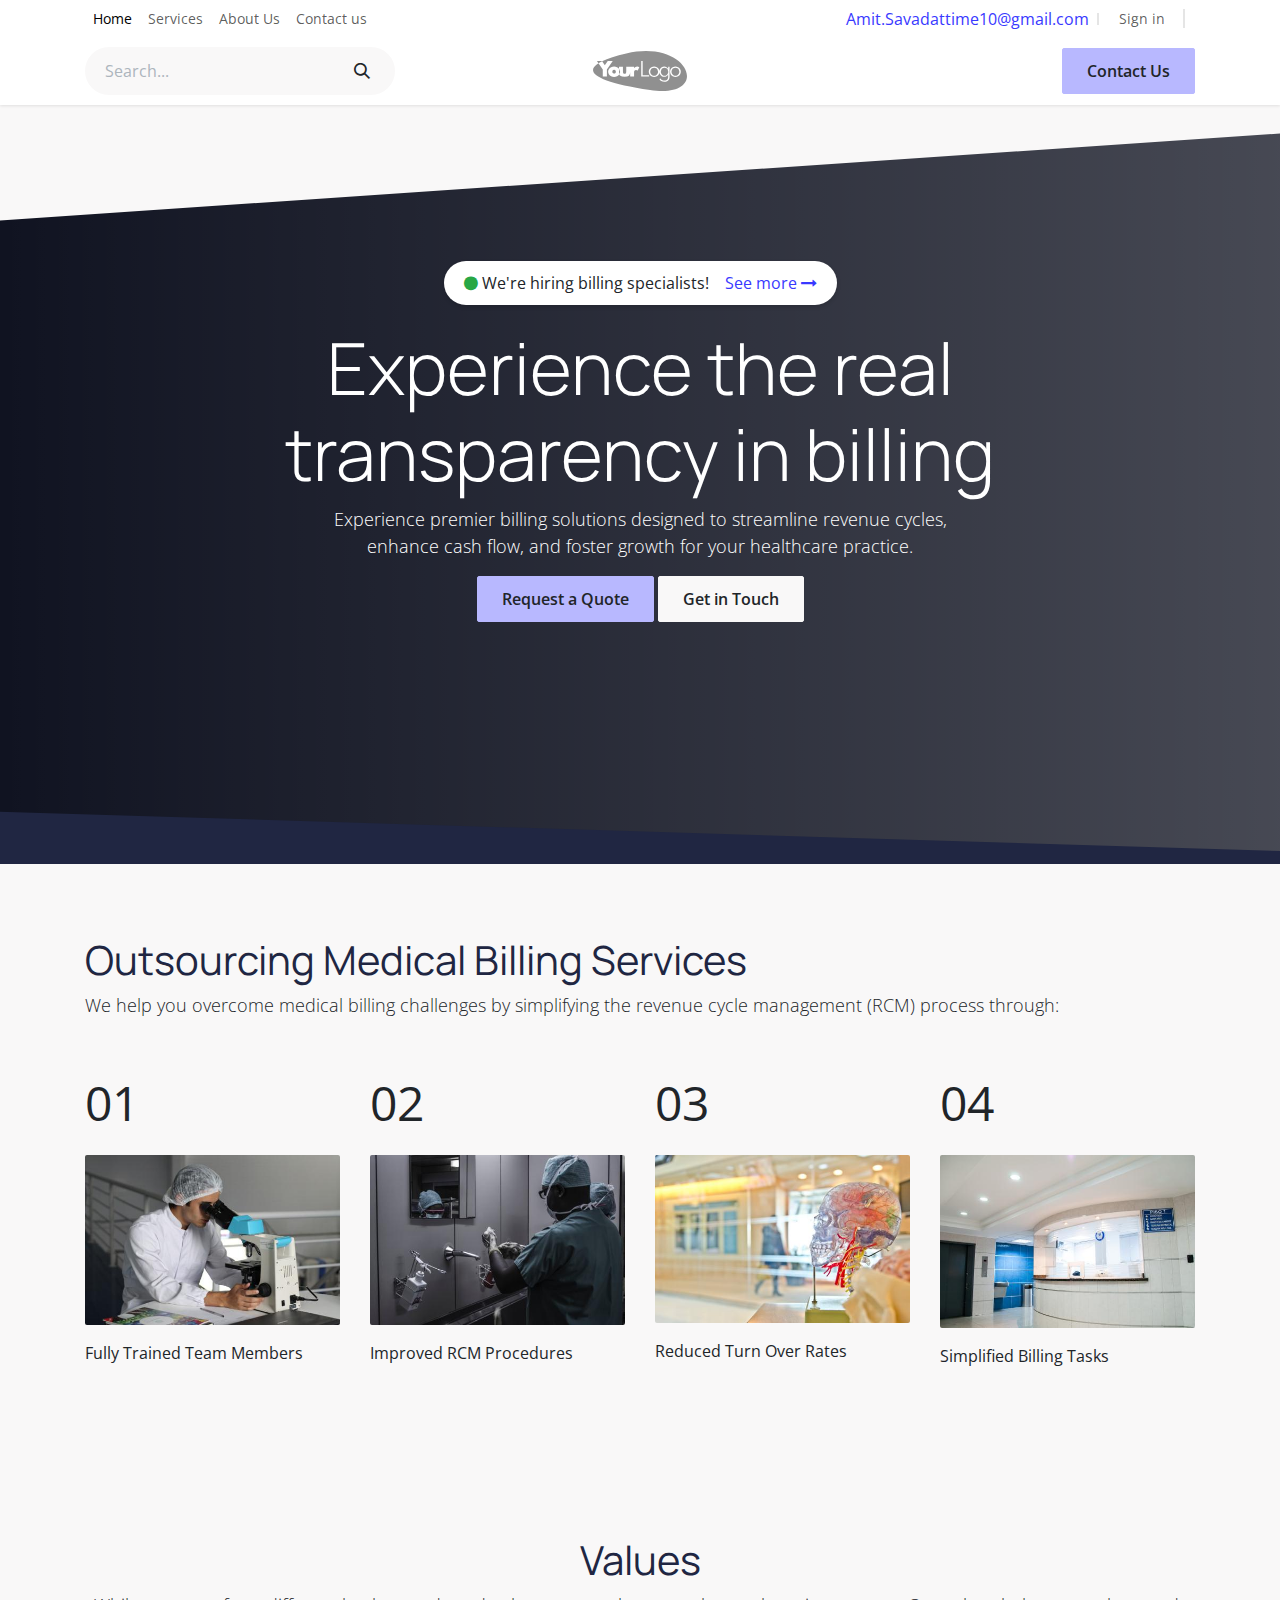
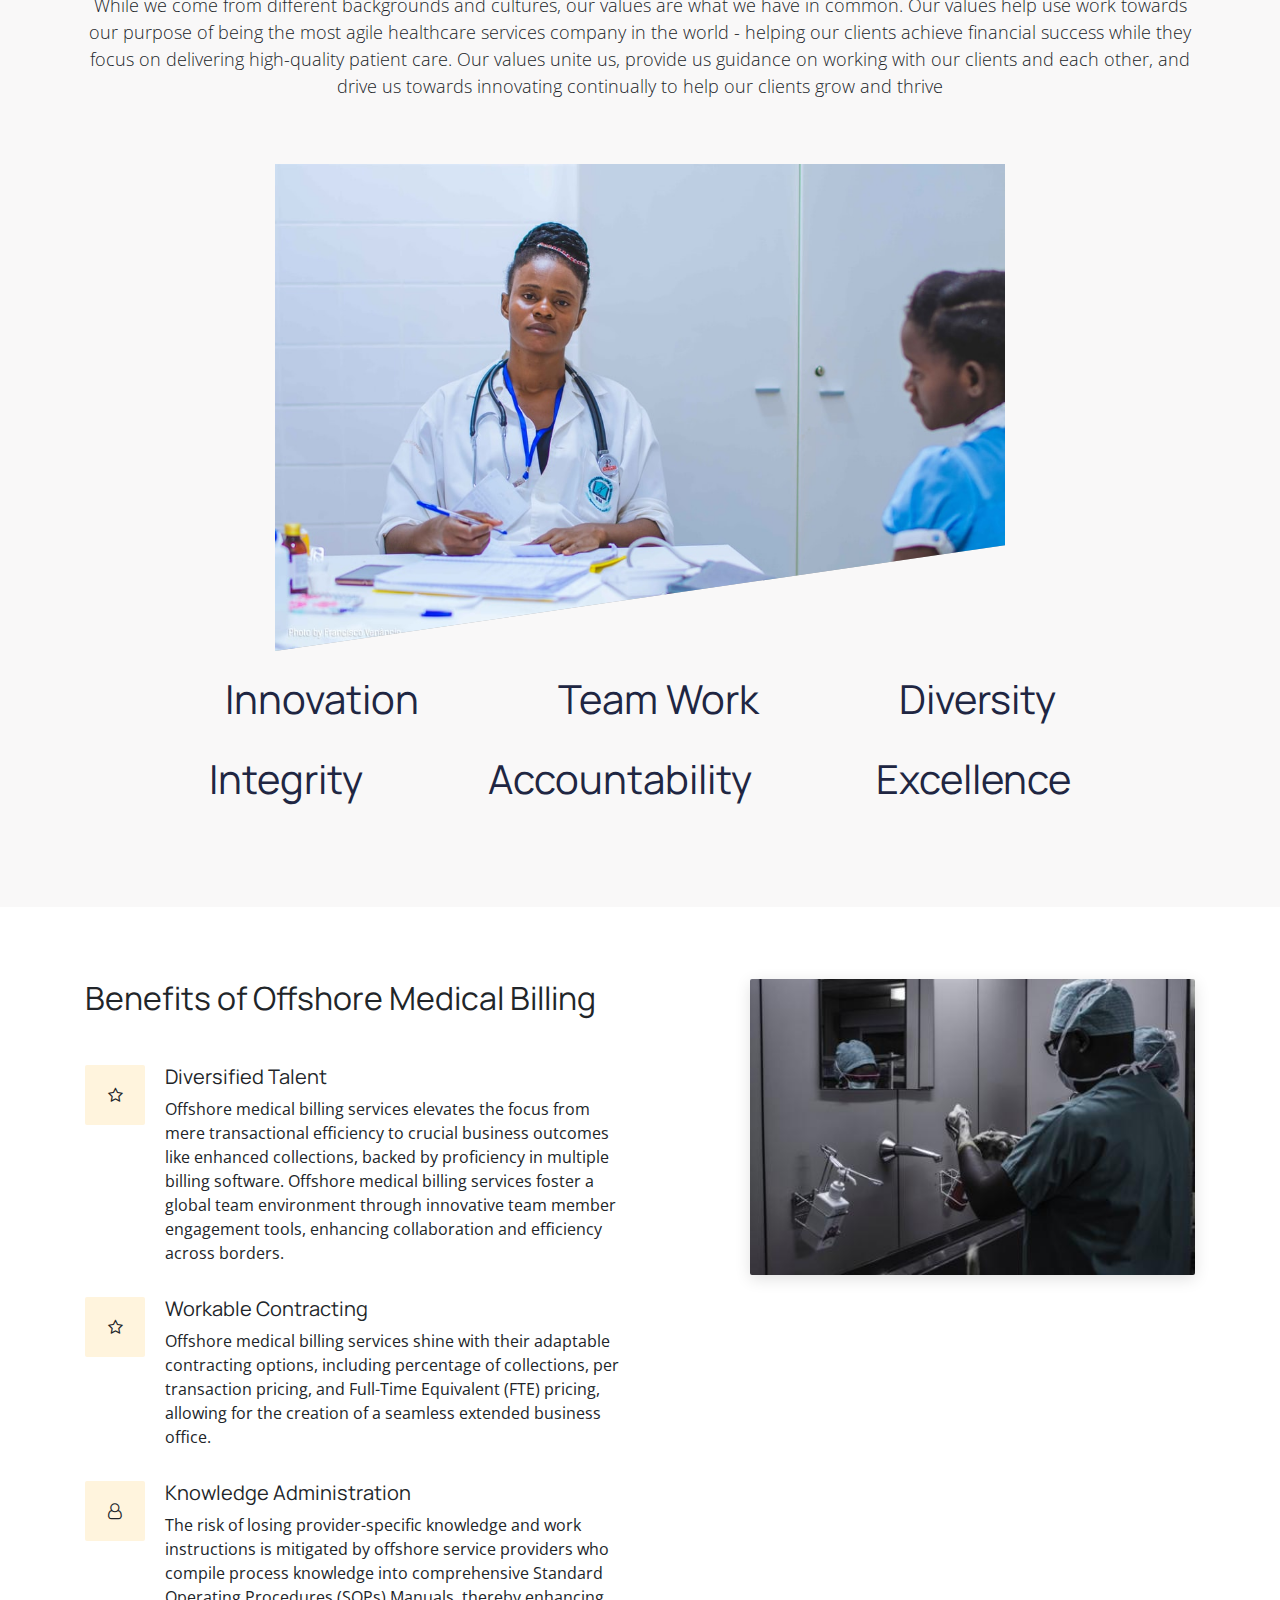
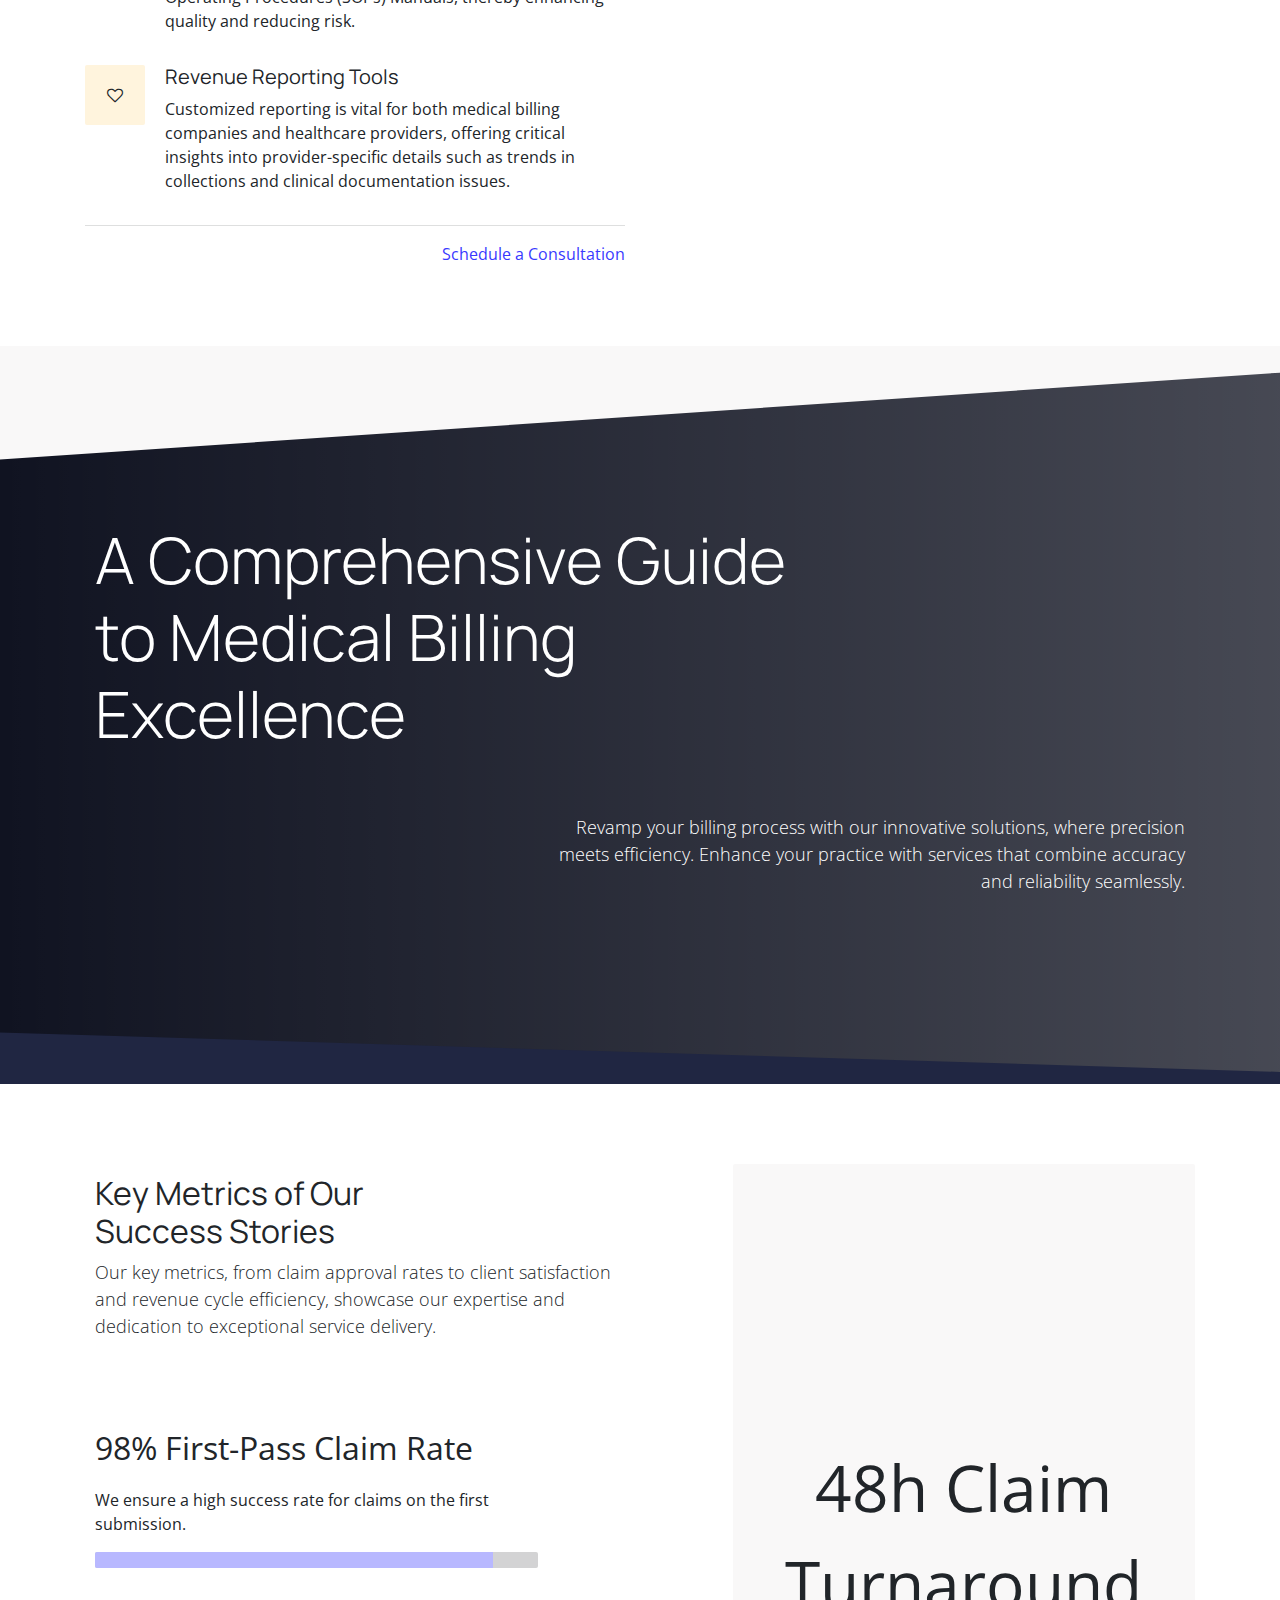
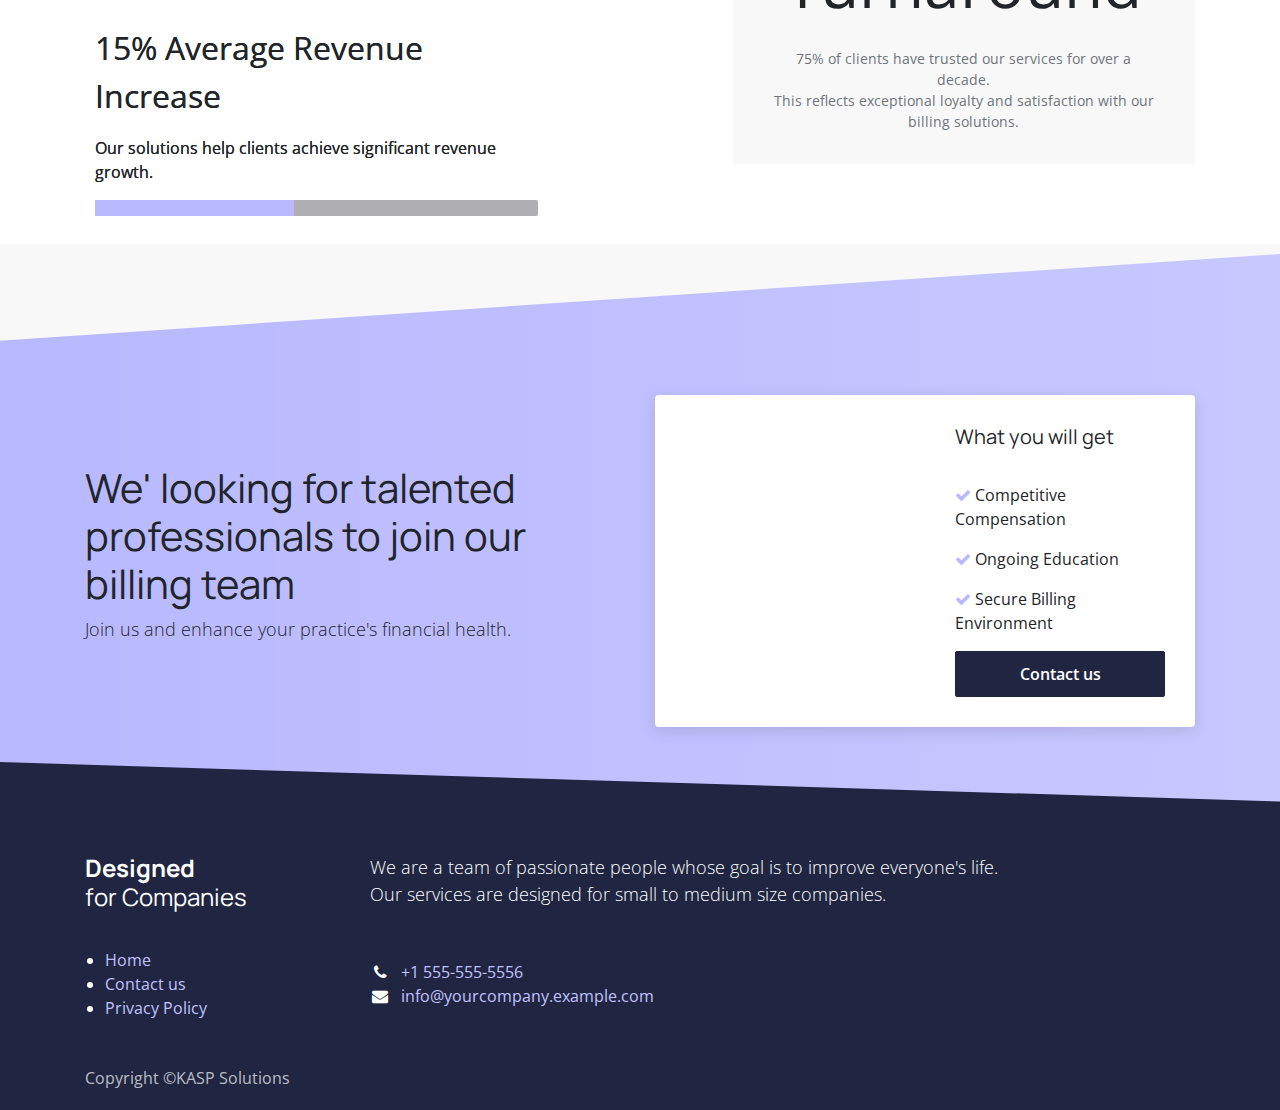
==== index.html @ 43b8ad3d "Initial commit" ====
<!DOCTYPE html>
<html lang="en-IN">
<meta http-equiv="content-type" content="text/html;charset=utf-8" />

<head>
  <meta charset="utf-8" />
  <meta http-equiv="X-UA-Compatible" content="IE=edge" />
  <meta name="viewport" content="width=device-width, initial-scale=1" />


  <link rel="canonical" href="index.html" />

  <link rel="preconnect" href="https://fonts.gstatic.com/" crossorigin="" />
  <title>Home | KASP Med Bill Solutions</title>

  <link rel="preload" href="web/static/src/libs/fontawesome/fonts/fontawesome-webfont3e6e.woff2?v=4.7.0" as="font"
    crossorigin="" />
  <link href="./output.css" rel="stylesheet" />
  <link type="text/css" rel="stylesheet" href="web/assets/1/cb920b2/web.assets_frontend.min.css" />


  <script type="text/javascript" defer="defer" src="web/assets/1/1f3cb0e/web.assets_frontend_minimal.min.js"></script>
  <script type="text/javascript" defer="defer"
    data-src="/web/assets/1/38c23ca/web.assets_frontend_lazy.min.js"></script>
  <style>
    @media screen and (max-width: 600px) {
      .nomob {
        display: none;
      }
    }
  </style>
</head>

<body>
  <div id="wrapwrap" class="homepage">
    <a class="o_skip_to_content btn btn-primary rounded-0 visually-hidden-focusable position-absolute start-0"
      href="#wrap">Skip to Content</a>
    <header id="top" data-anchor="true" data-name="Header" data-extra-items-toggle-aria-label="Extra items button"
      class="o_header_standard">
      <nav data-name="Navbar" aria-label="Main"
        class="navbar navbar-expand-lg navbar-light o_colored_level o_cc o_header_sales_four_top o_header_force_no_radius d-none d-lg-block p-0 shadow-sm z-1">
        <div id="o_main_nav" class="o_main_nav">
          <div aria-label="Top" class="container d-flex">
            <ul role="menu" id="top_menu"
              class="nav navbar-nav top_menu o_menu_loading align-items-center me-auto pe-3">
              <li role="presentation" class="nav-item small">
                <a role="menuitem" href="index.html" class="nav-link active">
                  <span>Home</span>
                </a>
              </li>
              <li role="presentation" class="nav-item small">
                <a role="menuitem" href="our-services.html" class="nav-link">
                  <span>Services</span>
                </a>
              </li>
              <li role="presentation" class="nav-item small">
                <a role="menuitem" href="about-us.html" class="nav-link">
                  <span>About Us</span>
                </a>
              </li>
              <li role="presentation" class="nav-item small">
                <a role="menuitem" href="contactus.html" class="nav-link">
                  <span>Contact us</span>
                </a>
              </li>
            </ul>
            <ul class="o_header_separator navbar-nav align-items-center gap-3 flex-shrink-0">
              <li class="position-relative">
                <div data-name="Text" class="s_text_block d-flex align-items-center">
                  <a href="http://Amit.Savadattime10@gmail.com/">Amit.Savadattime10@gmail.com</a>
                </div>
              </li>

              <li class="position-relative small o_no_autohide_item">
                <a href="web/login.html"
                  class="nav-link d-flex align-items-center h-100 border-0 px-2 text-decoration-none">Sign in</a>
              </li>

              <li data-name="Language Selector" class="o_header_language_selector"></li>
            </ul>
          </div>
          <div aria-label="Bottom" class="o_header_sales_four_bot o_header_hide_on_scroll z-0">
            <div class="container">
              <ul class="navbar-nav d-grid align-items-center py-2 o_grid_header_3_cols">
                <li class="d-flex">
                  <form method="get" class="o_searchbar_form s_searchbar_input me-auto" action=""
                    data-snippet="s_searchbar_input">
                    <div role="search" class="input-group">
                      <input type="search" name="search"
                        class="search-query form-control oe_search_box rounded-start-pill ps-3 text-bg-light border-0 bg-light"
                        placeholder="Search..." data-search-type="all" data-display-image="true"
                        data-display-description="true" data-display-extra-link="true" data-display-detail="true"
                        data-order-by="name asc" />
                      <button type="submit" aria-label="Search" title="Search"
                        class="btn oe_search_button rounded-end-pill bg-o-color-3 lh-1">
                        <i class="oi oi-search"></i>
                      </button>
                    </div>

                    <input name="order" type="hidden" class="o_search_order_by" value="name asc" />
                  </form>
                </li>

                <li>
                  <a data-name="Navbar Logo" href="index.html" class="navbar-brand logo mx-auto mw-100">
                    <span role="img" aria-label="Logo of KASP Med Bill Solutions" title="KASP Med Bill Solutions"><img
                        src="web/image/website/1/logo/KASP%20Med%20Bill%20Solutionsfa90-2.svg?unique=6a1ae22"
                        class="img img-fluid" width="95" height="40" alt="KASP Med Bill Solutions"
                        loading="lazy" /></span>
                  </a>
                </li>
                <li class="d-flex align-items-center gap-3 ms-auto mb-0">
                  <ul class="navbar-nav align-items-center gap-2">
                    <li class="">
                      <div class="oe_structure oe_structure_solo">
                        <section class="oe_unremovable oe_unmovable s_text_block" data-snippet="s_text_block"
                          data-name="Text">
                          <div class="container">
                            <a href="contactus.html" class="oe_unremovable btn btn-primary btn_cta">Contact Us</a>
                          </div>
                        </section>
                      </div>
                    </li>
                  </ul>
                </li>
              </ul>
            </div>
          </div>
        </div>
      </nav>
      <nav data-name="Navbar" aria-label="Mobile"
        class="navbar navbar-light o_colored_level o_cc o_header_mobile d-block d-lg-none shadow-sm o_header_force_no_radius">
        <div class="o_main_nav container flex-wrap justify-content-between">
          <a data-name="Navbar Logo" href="index.html" class="navbar-brand logo">
            <span role="img" aria-label="Logo of KASP Med Bill Solutions" title="KASP Med Bill Solutions"><img
                src="web/image/website/1/logo/KASP%20Med%20Bill%20Solutionsfa90-2.svg?unique=6a1ae22"
                class="img img-fluid" width="95" height="40" alt="KASP Med Bill Solutions" loading="lazy" /></span>
          </a>

          <ul class="o_header_mobile_buttons_wrap navbar-nav flex-row align-items-center gap-2 mb-0">
            <li class="o_not_editable">
              <button class="nav-link btn me-auto p-2" type="button" data-bs-toggle="offcanvas"
                data-bs-target="#top_menu_collapse_mobile" aria-controls="top_menu_collapse_mobile"
                aria-expanded="false" aria-label="Toggle navigation">
                <span class="navbar-toggler-icon"></span>
              </button>
            </li>
          </ul>
          <div id="top_menu_collapse_mobile" class="offcanvas offcanvas-end o_navbar_mobile">
            <div class="offcanvas-header justify-content-end o_not_editable">
              <button type="button" class="nav-link btn-close" data-bs-dismiss="offcanvas" aria-label="Close"></button>
            </div>
            <div class="offcanvas-body d-flex flex-column justify-content-between h-100 w-100">
              <ul class="navbar-nav">
                <li class="">
                  <form method="get" class="o_searchbar_form s_searchbar_input"
                    action="https://kasp-med-bill-solutions.odoo.com/website/search" data-snippet="s_searchbar_input">
                    <div role="search" class="input-group mb-3">
                      <input type="search" name="search"
                        class="search-query form-control oe_search_box rounded-start-pill text-bg-light ps-3 border-0 bg-light"
                        placeholder="Search..." data-search-type="all" data-limit="0" data-display-image="true"
                        data-display-description="true" data-display-extra-link="true" data-display-detail="true"
                        data-order-by="name asc" />
                      <button type="submit" aria-label="Search" title="Search"
                        class="btn oe_search_button rounded-end-pill bg-o-color-3 pe-3">
                        <i class="oi oi-search"></i>
                      </button>
                    </div>

                    <input name="order" type="hidden" class="o_search_order_by" value="name asc" />
                  </form>
                </li>

                <ul role="menu" class="nav navbar-nav top_menu">
                  <li role="presentation" class="nav-item">
                    <a role="menuitem" href="index.html" class="nav-link active">
                      <span>Home</span>
                    </a>
                  </li>
                  <li role="presentation" class="nav-item">
                    <a role="menuitem" href="our-services.html" class="nav-link">
                      <span>Services</span>
                    </a>
                  </li>
                  <li role="presentation" class="nav-item">
                    <a role="menuitem" href="about-us.html" class="nav-link">
                      <span>About Us</span>
                    </a>
                  </li>
                  <li role="presentation" class="nav-item">
                    <a role="menuitem" href="contactus.html" class="nav-link">
                      <span>Contact us</span>
                    </a>
                  </li>
                </ul>

                <li class="">
                  <div data-name="Text" class="s_text_block mt-2 border-top pt-2 o_border_contrast">
                    <a href="http://Amit.Savadattime10@gmail.com/">Amit.Savadattime10@gmail.com</a>
                  </div>
                </li>
              </ul>
              <ul class="navbar-nav gap-2 mt-3 w-100">
                <li data-name="Language Selector" class="o_header_language_selector"></li>

                <li class="o_no_autohide_item">
                  <a href="web/login.html" class="nav-link o_nav_link_btn w-100 border text-center">Sign in</a>
                </li>

                <li class="">
                  <div class="oe_structure oe_structure_solo">
                    <section class="oe_unremovable oe_unmovable s_text_block" data-snippet="s_text_block"
                      data-name="Text">
                      <div class="container">
                        <a href="contactus.html" class="oe_unremovable btn btn-primary btn_cta w-100">Contact Us</a>
                      </div>
                    </section>
                  </div>
                </li>
              </ul>
            </div>
          </div>
        </div>
      </nav>
    </header>
    <main>
      <div id="wrap" class="oe_structure">
        <section class="s_discovery pt136 o_colored_level oe_img_bg o_bg_img_center o_cc5 pb216" style="
              background-image: url(%27/web/image/website.html);
              background-position: 50% 75%;
            "
          data-oe-shape-data="{&#39;shape&#39;:&#39;web_editor/Origins/07_002&#39;,&#39;colors&#39;:{&#39;c3&#39;:&#39;o-color-3&#39;,&#39;c4&#39;:&#39;rgba(0,0,0,0)&#39;,&#39;c5&#39;:&#39;rgba(0,0,0,0)&#39;},&#39;flip&#39;:[&#39;x&#39;,&#39;y&#39;]}"
          data-snippet="s_discovery" data-name="Discovery">
          <div class="o_we_bg_filter bg-black-50"></div>
          <div class="o_we_shape o_web_editor_Origins_07_002 o_header_extra_shape_mapping"></div>
          <div class="container" style="text-align: center">
            <span class="s_cta_badge o_cc o_cc1 d-inline-block my-3 rounded py-2 px-3 o_animable"
              data-snippet="s_cta_badge" data-name="CTA Badge" style="
                  border-radius: 32px !important;
                  box-shadow: rgba(0, 0, 0, 0.15) 0px 2px 4px 0px !important;
                ">
              <i class="fa fa-circle text-success" role="presentation"></i>
              We're hiring billing specialists!&nbsp;&nbsp;&nbsp;&nbsp;<a href="#">See more
                <i class="fa fa-long-arrow-right" role="presentation"></i></a>
            </span>
            <h1 class="display-2 bg-blend-lighten hover:bg-blend-darken" style="text-align: center">
              Experience the real<br />transparency in billing
            </h1>
            <p class="lead" style="text-align: center">
              Experience premier billing solutions designed to streamline
              revenue cycles, <br />
              enhance cash flow, and foster growth for your healthcare
              practice.
            </p>
            <p style="text-align: center">
              <a class="btn btn-primary mb-2" href="contactus.html">
                Request a Quote
              </a>
              <a class="btn btn-secondary mb-2" href="contactus.html">Get in Touch
              </a>
            </p>
          </div>
        </section>
        <section class="s_key_images pt72 pb72 o_cc o_cc2" data-snippet="s_key_images" data-name="Key Images">
          <div class="container">
            <div class="row s_nb_column_fixed">
              <div class="col-lg-12 pb32">
                <h2>Outsourcing Medical Billing Services</h2>
                <p class="lead">
                  We help you overcome medical billing challenges by
                  simplifying the revenue cycle management (RCM) process
                  through:
                </p>
              </div>
              <div class="col-6 col-lg-3">
                <p class="h1-fs">01</p>
                <p>
                  <img src="web/image/website.s_key_images_default_image_1.jpg" class="img img-fluid rounded" alt=""
                    style="width: 100% !important" loading="lazy" />
                </p>
                <p>Fully Trained Team Members</p>
              </div>
              <div class="col-6 col-lg-3">
                <p class="h1-fs">02</p>
                <p>
                  <img src="web/image/website.s_key_images_default_image_2.jpg" class="img img-fluid rounded" alt=""
                    style="width: 100% !important" loading="lazy" />
                </p>
                <p>Improved RCM Procedures</p>
              </div>
              <div class="col-6 col-lg-3">
                <p class="h1-fs">03</p>
                <p>
                  <img src="web/image/website.s_key_images_default_image_3.jpg" class="img img-fluid rounded" alt=""
                    style="width: 100% !important" loading="lazy" />
                </p>
                <p>Reduced Turn Over Rates</p>
              </div>
              <div class="col-6 col-lg-3">
                <p class="h1-fs">04</p>
                <p>
                  <img src="web/image/website.s_key_images_default_image_4.jpg" class="img img-fluid rounded" alt=""
                    style="width: 100% !important" loading="lazy" />
                </p>
                <p>Simplified Billing Tasks</p>
              </div>
            </div>
          </div>
        </section>
        <section class="s_striped o_cc pt56 pb96 o_cc2" style="position: relative"
          data-oe-shape-data="{&#39;shape&#39;:&#39;web_editor/Origins/04_001&#39;,&#39;colors&#39;:{&#39;c3&#39;: &#39;#FFFFFF&#39;},&#39;flip&#39;:[&#39;y&#39;], &#39;showOnMobile&#39;:true}"
          data-snippet="s_striped" data-name="Striped section">
          <div class="o_we_shape o_web_editor_Origins_04_001 o_shape_show_mobile" style="
                background-image: url(_/web_editor/shape/web_editor/Origins/04_001963c.html?c3=%23FFFFFF&amp;flip=y%22);
                background-position: 50% 100%;
              "></div>
          <div class="container">
            <div class="row">
              <div class="col-lg-12 pt24 pb24">
                <h2 style="text-align: center">Values</h2>
                <p class="lead" style="text-align: center">
                  While we come from different backgrounds and cultures, our
                  values are what we have in common. Our values help use work
                  towards our purpose of being the most agile healthcare
                  services company in the world - helping our clients achieve
                  financial success while they focus on delivering
                  high-quality patient care. Our values unite us, provide us
                  guidance on working with our clients and each other, and
                  drive us towards innovating continually to help our clients
                  grow and thrive
                </p>
              </div>
              <div class="col-lg-8 offset-lg-2 pt24 pb24">
                <img class="img img-fluid"
                  src="web_editor/image_shape/website.s_text_cover_default_image/web_editor/geometric/geo_square_5.svg"
                  alt="" data-shape="web_editor/geometric/geo_square_5" data-original-mimetype="image/jpeg"
                  data-file-name="s_striped_default_image.svg" data-shape-colors=";;;;" loading="lazy" />
              </div>
              <div style="
                    display: flex;
                    flex-direction: row;
                    justify-content: space-evenly;
                  " class="pb24">
                <h2 style="text-align: left">Innovation</h2>
                <h2 style="text-align: left">Team Work</h2>
                <h2 style="text-align: right">Diversity</h2>
              </div>
              <div style="
                    display: flex;
                    flex-direction: row;
                    justify-content: space-evenly;
                  ">
                <h2 style="text-align: left">Integrity</h2>
                <h2 style="text-align: left">Accountability</h2>
                <h2 style="text-align: right">Excellence</h2>
              </div>
            </div>
          </div>
        </section>
        <section class="s_showcase pt72 pb72" data-vcss="003" data-snippet="s_showcase" data-name="Showcase">
          <div class="container">
            <div class="row">
              <div class="col-lg-6">
                <div class="row">
                  <div class="col-12 pb32">
                    <h3>Benefits of Offshore Medical Billing</h3>
                  </div>
                  <div class="col-12 pt8 pb8" data-name="Feature">
                    <i class="s_showcase_icon fa fa-star-o me-auto rounded float-start bg-o-color-2" role="img"></i>
                    <div class="d-flex flex-column">
                      <h5 class="s_showcase_title">Diversified Talent</h5>
                      <p>
                        Offshore medical billing services elevates the focus
                        from mere transactional efficiency to crucial business
                        outcomes like enhanced collections, backed by
                        proficiency in multiple billing software. Offshore
                        medical billing services foster a global team
                        environment through innovative team member engagement
                        tools, enhancing collaboration and efficiency across
                        borders.
                      </p>
                    </div>
                  </div>
                  <div class="col-12 pt8 pb8" data-name="Feature">
                    <i class="s_showcase_icon fa fa-star-o me-auto rounded float-start bg-o-color-2" role="img"></i>
                    <div class="d-flex flex-column">
                      <h5 class="s_showcase_title">Workable Contracting</h5>
                      <p>
                        Offshore medical billing services shine with their
                        adaptable contracting options, including percentage of
                        collections, per transaction pricing, and Full-Time
                        Equivalent (FTE) pricing, allowing for the creation of
                        a seamless extended business office.
                      </p>
                    </div>
                  </div>

                  <div class="col-12 pt8 pb8" data-name="Feature">
                    <i class="s_showcase_icon fa fa-user-o me-auto rounded float-start bg-o-color-2" role="img"></i>
                    <div class="d-flex flex-column">
                      <h5 class="s_showcase_title">
                        Knowledge Administration
                      </h5>
                      <p>
                        The risk of losing provider-specific knowledge and
                        work instructions is mitigated by offshore service
                        providers who compile process knowledge into
                        comprehensive Standard Operating Procedures (SOPs)
                        Manuals, thereby enhancing quality and reducing risk.
                      </p>
                    </div>
                  </div>
                  <div class="col-12 pt8 pb8" data-name="Feature">
                    <i class="s_showcase_icon fa fa-heart-o me-auto rounded float-start bg-o-color-2" role="img"></i>
                    <div class="d-flex flex-column">
                      <h5 class="s_showcase_title">
                        Revenue Reporting Tools
                      </h5>
                      <p>
                        Customized reporting is vital for both medical billing
                        companies and healthcare providers, offering critical
                        insights into provider-specific details such as trends
                        in collections and clinical documentation issues.
                      </p>
                    </div>
                  </div>
                  <div class="col-12 pt8 pb8" style="text-align: right">
                    <div class="s_hr pt0 pb16" data-snippet="s_hr" data-name="Separator">
                      <hr class="w-100 mx-auto" />
                    </div>
                    <a href="#"> Schedule a Consultation </a>
                  </div>
                </div>
              </div>
              <div class="o_snippet_mobile_invisible d-lg-block d-none col-lg-5 offset-lg-1">
                <img src="web/image/website.s_showcase_default_image.jpg"
                  class="img img-fluid ms-auto rounded float-end shadow" alt="" loading="lazy" />
              </div>
            </div>
          </div>
        </section>
        <section class="s_image_title o_cc o_cc5 oe_img_bg pt144 pb144" style="
              background-image: url(%27/web/image/website-2.html);
              background-position: 50% 70%;
            "
          data-oe-shape-data="{&#39;shape&#39;:&#39;web_editor/Origins/07_002&#39;,&#39;colors&#39;:{&#39;c3&#39;:&#39;o-color-4&#39;,&#39;c4&#39;:&#39;rgba(0,0,0,0)&#39;,&#39;c5&#39;:&#39;o-color-4&#39;},&#39;flip&#39;:[&#39;y&#39;]}"
          data-snippet="s_image_title" data-name="Image Title">
          <div class="o_we_bg_filter bg-black-50"></div>
          <div class="o_we_shape o_web_editor_Origins_07_002"></div>
          <div class="container">
            <div class="row o_grid_mode" data-row-count="9">
              <div class="o_grid_item g-height-9 g-col-lg-8 col-lg-8" style="
                    --grid-item-padding-y: 32px;
                    grid-area: 1 / 1 / 10 / 9;
                    z-index: 1;
                  ">
                <h1 class="display-3">
                  A Comprehensive Guide to Medical Billing Excellence
                </h1>
              </div>
              <div class="o_grid_item g-height-3 g-col-lg-7 col-lg-7" style="
                    --grid-item-padding-y: 24px;
                    grid-area: 7 / 6 / 10 / 13;
                    z-index: 2;
                  ">
                <p class="lead" style="text-align: end">
                  Revamp your billing process with our innovative solutions,
                  where precision meets efficiency. Enhance your practice with
                  services that combine accuracy and reliability seamlessly.
                </p>
              </div>
            </div>
          </div>
        </section>
        <section class="s_numbers_charts pt80 pb80" data-snippet="s_numbers_charts" data-name="Numbers Charts">
          <div class="container">
            <div class="row o_grid_mode" data-row-count="12">
              <div class="o_grid_item g-col-lg-6 g-height-5 col-lg-6" style="grid-area: 1 / 1 / 6 / 7; z-index: 1">
                <h3>Key Metrics of Our<br />Success Stories</h3>
                <p class="lead">
                  Our key metrics, from claim approval rates to client
                  satisfaction and revenue cycle efficiency, showcase our
                  expertise and dedication to exceptional service delivery.
                </p>
              </div>
              <div class="o_grid_item g-col-lg-5 g-height-3 col-lg-5" style="grid-area: 6 / 1 / 9 / 6; z-index: 3">
                <p class="h3-fs">98% First-Pass Claim Rate</p>
                <p>
                  We ensure a high success rate for claims on the first
                  submission.
                </p>
                <div class="s_progress_bar s_progress_bar_label_hidden" data-display="inline" data-vcss="001"
                  data-snippet="s_progress_bar">
                  <div class="s_progress_bar_wrapper d-flex gap-2">
                    <div class="progress" role="progressbar" aria-label="Progress bar" aria-valuenow="98"
                      aria-valuemin="0" aria-valuemax="100">
                      <div class="progress-bar overflow-visible bg-o-color-1" style="width: 90%; min-width: 3%"></div>
                    </div>
                  </div>
                </div>
              </div>

              <div class="o_grid_item g-col-lg-5 g-height-3 col-lg-5" style="grid-area: 10 / 1 / 13 / 6; z-index: 2">
                <p class="h3-fs">15% Average Revenue Increase</p>
                <p>
                  Our solutions help clients achieve significant revenue
                  growth.
                </p>
                <div class="s_progress_bar s_progress_bar_label_hidden" data-display="inline" data-vcss="001"
                  data-snippet="s_progress_bar">
                  <div class="s_progress_bar_wrapper d-flex gap-2">
                    <div class="progress" role="progressbar" aria-label="Progress bar" aria-valuenow="25"
                      aria-valuemin="0" aria-valuemax="100">
                      <div class="progress-bar overflow-visible bg-o-color-1" style="width: 45%; min-width: 3%"></div>
                    </div>
                  </div>
                </div>
              </div>
              <div class="o_grid_item g-col-lg-5 g-height-3 col-lg-5" style="grid-area: 10 / 1 / 13 / 6; z-index: 2">
                <p class="h3-fs">15% Average Revenue Increase</p>
                <p>
                  Our solutions help clients achieve significant revenue
                  growth.
                </p>
                <div class="s_progress_bar s_progress_bar_label_hidden" data-display="inline" data-vcss="001"
                  data-snippet="s_progress_bar">
                  <div class="s_progress_bar_wrapper d-flex gap-2">
                    <div class="progress" role="progressbar" aria-label="Progress bar" aria-valuenow="25"
                      aria-valuemin="0" aria-valuemax="100">
                      <div class="progress-bar overflow-visible bg-o-color-1" style="width: 45%; min-width: 3%"></div>
                    </div>
                  </div>
                </div>
              </div>
              <div class="o_grid_item o_cc o_cc2 g-col-lg-5 g-height-12 col-lg-5 rounded" style="
                    grid-area: 1 / 8 / 13 / 13;
                    --grid-item-padding-y: 80px;
                    --grid-item-padding-x: 40px;
                    z-index: 4;
                  ">
                <div class="s_chart nomob" data-type="doughnut" data-legend-position="none" data-tooltip-display="false"
                  data-stacked="false" data-border-width="2"
                  data-data="{&#34;labels&#34;:[&#34;First&#34;,&#34;Second&#34;],&#34;datasets&#34;:[{&#34;label&#34;:&#34;One&#34;,&#34;data&#34;:[&#34;25&#34;,&#34;75&#34;],&#34;backgroundColor&#34;:[&#34;o-color-3&#34;,&#34;o-color-1&#34;],&#34;borderColor&#34;:[&#34;&#34;,&#34;&#34;]}]}"
                  data-snippet="s_chart" data-name="Chart">
                  <canvas style="box-sizing: border-box" width="100%" height="auto"></canvas>
                </div>

                <p><br /></p>
                <p class="display-3-fs" style="text-align: center; vertical-align: middle">
                  48h Claim Turnaround
                </p>
                <p class="o_small text-600" style="text-align: center">
                  75% of clients have trusted our services for over a
                  decade.<br />This reflects exceptional loyalty and
                  satisfaction with our billing solutions.
                </p>
              </div>
            </div>
          </div>
        </section>
        <section class="s_cta_card o_cc pb64 o_cc4 o_colored_level pt136"
          data-oe-shape-data="{&#39;shape&#39;:&#39;web_editor/Origins/07_002&#39;,&#39;colors&#39;:{&#39;c3&#39;:&#39;o-color-4&#39;,&#39;c4&#39;:&#39;rgba(0,0,0,0)&#39;,&#39;c5&#39;:&#39;o-color-1&#39;},&#39;flip&#39;:[&#39;x&#39;]}"
          data-snippet="s_cta_card" data-name="Card Call to Action">
          <div class="o_we_shape o_web_editor_Origins_07_002 o_footer_extra_shape_mapping"></div>
          <div class="container">
            <div class="row align-items-center">
              <div class="col-lg-5">
                <h2>
                  We&#39; looking for talented professionals to join our
                  billing team
                </h2>
                <p class="lead">
                  Join us and enhance your practice's financial health.
                </p>
              </div>
              <div class="col-lg-6 offset-lg-1">
                <div class="s_card card o_cc o_cc1 mx-auto shadow o_card_img_horizontal flex-lg-row"
                  data-snippet="s_card" data-name="Card" data-vxml="001" style="
                      border-width: 0px;
                      max-width: 100%;
                      --card-img-size-h: 50%;
                    ">
                  <figure class="o_card_img_wrapper mb-0 ratio ratio-1x1">
                    <img class="o_card_img object-fit-cover rounded-start"
                      src="web/image/website.s_three_columns_default_image_3.jpg" loading="lazy" />
                  </figure>
                  <div class="card-body p-4">
                    <h5 class="card-title">What you will get</h5>
                    <br />
                    <p>
                      <i class="fa fa-check text-o-color-1" role="presentation"></i>
                      Competitive Compensation
                    </p>
                    <p>
                      <i class="fa fa-check text-o-color-1" role="presentation"></i>
                      Ongoing Education
                    </p>
                    <p>
                      <i class="fa fa-check text-o-color-1" role="presentation"></i>
                      Secure Billing Environment
                    </p>
                    <a class="btn btn-primary w-100" href="contactus.html">Contact us</a>
                  </div>
                </div>
              </div>
            </div>
          </div>
        </section>
      </div>

      <div id="o_shared_blocks" class="oe_unremovable"></div>
    </main>
    <footer id="bottom" data-anchor="true" data-name="Footer" class="o_footer o_colored_level o_cc">
      <div id="footer" class="oe_structure oe_structure_solo">
        <section class="s_text_block pt48" data-snippet="s_text_block" data-name="Text">
          <div class="container">
            <div class="row">
              <div class="col-lg-3 pb24">
                <h4><b>Designed</b> <br />for Companies</h4>
              </div>
              <div class="col-lg-9 pb24">
                <p class="lead">
                  We are a team of passionate people whose goal is to improve
                  everyone's life.<br />Our services are designed for small to
                  medium size companies.
                </p>
              </div>
            </div>
          </div>
        </section>
        <section class="s_text_block" data-snippet="s_text_block" data-name="Text">
          <div class="container">
            <div class="row align-items-center">
              <div class="col-lg-3 pb24">
                <ul class="ps-3 mb-0">
                  <li><a href="index.html">Home</a></li>
                  <li><a href="contactus.html">Contact us</a></li>
                  <li>
                    <a href="privacy.html">Privacy Policy</a>
                  </li>
                </ul>
              </div>
              <div class="col-lg-6 pb24">
                <ul class="list-unstyled mb-0">
                  <li>
                    <i class="fa fa-phone fa-fw me-2"></i><span class="o_force_ltr"><a href="tel:+1 555-555-5556">+1
                        555-555-5556</a></span>
                  </li>
                  <li>
                    <i class="fa fa-envelope fa-fw me-2"></i><span><a
                        href="mailto:info@yourcompany.example.com">info@yourcompany.example.com</a></span>
                  </li>
                </ul>
              </div>
            </div>
          </div>
        </section>
      </div>
      <div class="o_footer_copyright o_colored_level o_cc" data-name="Copyright">
        <div class="container py-3">
          <div class="row">
            <div class="col-sm text-center text-sm-start text-muted">
              <span class="o_footer_copyright_name me-2">Copyright &copy;KASP Solutions</span>
            </div>
          </div>
        </div>
      </div>
    </footer>
  </div>
</body>

</html>
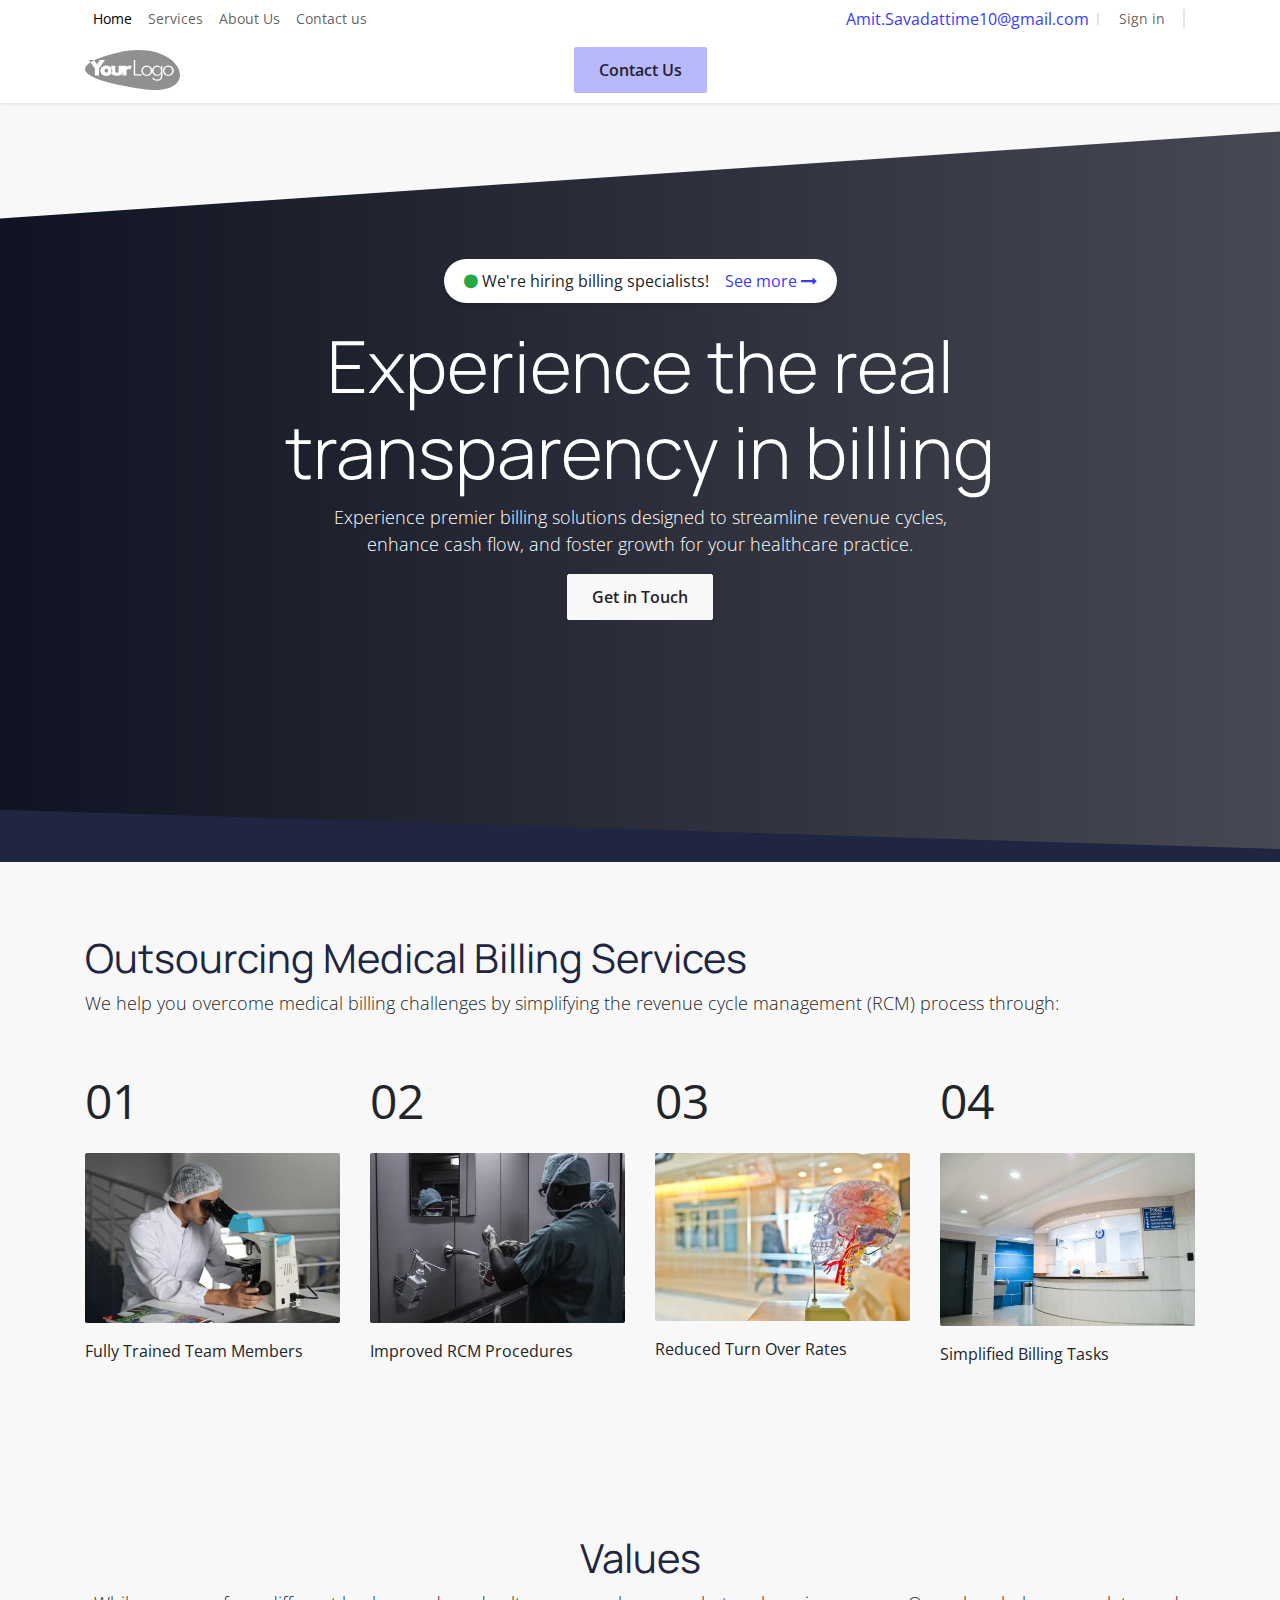
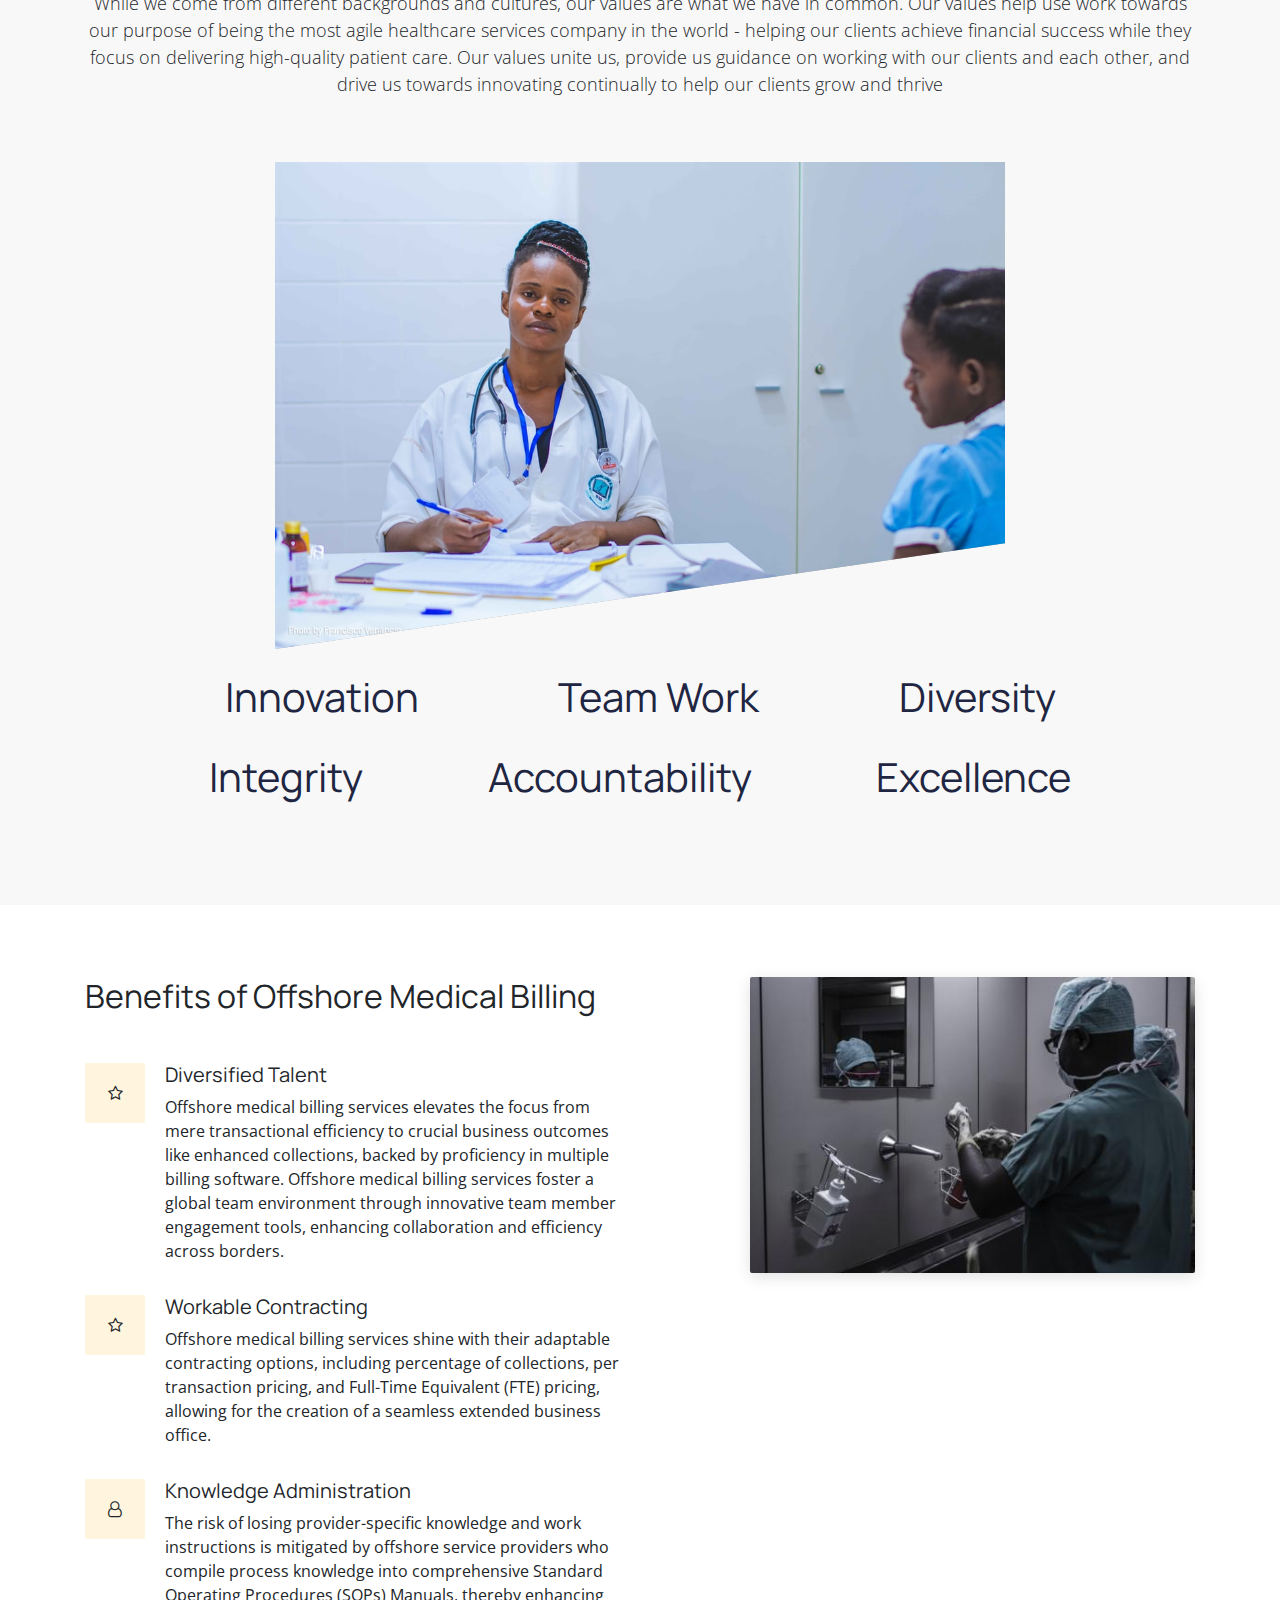
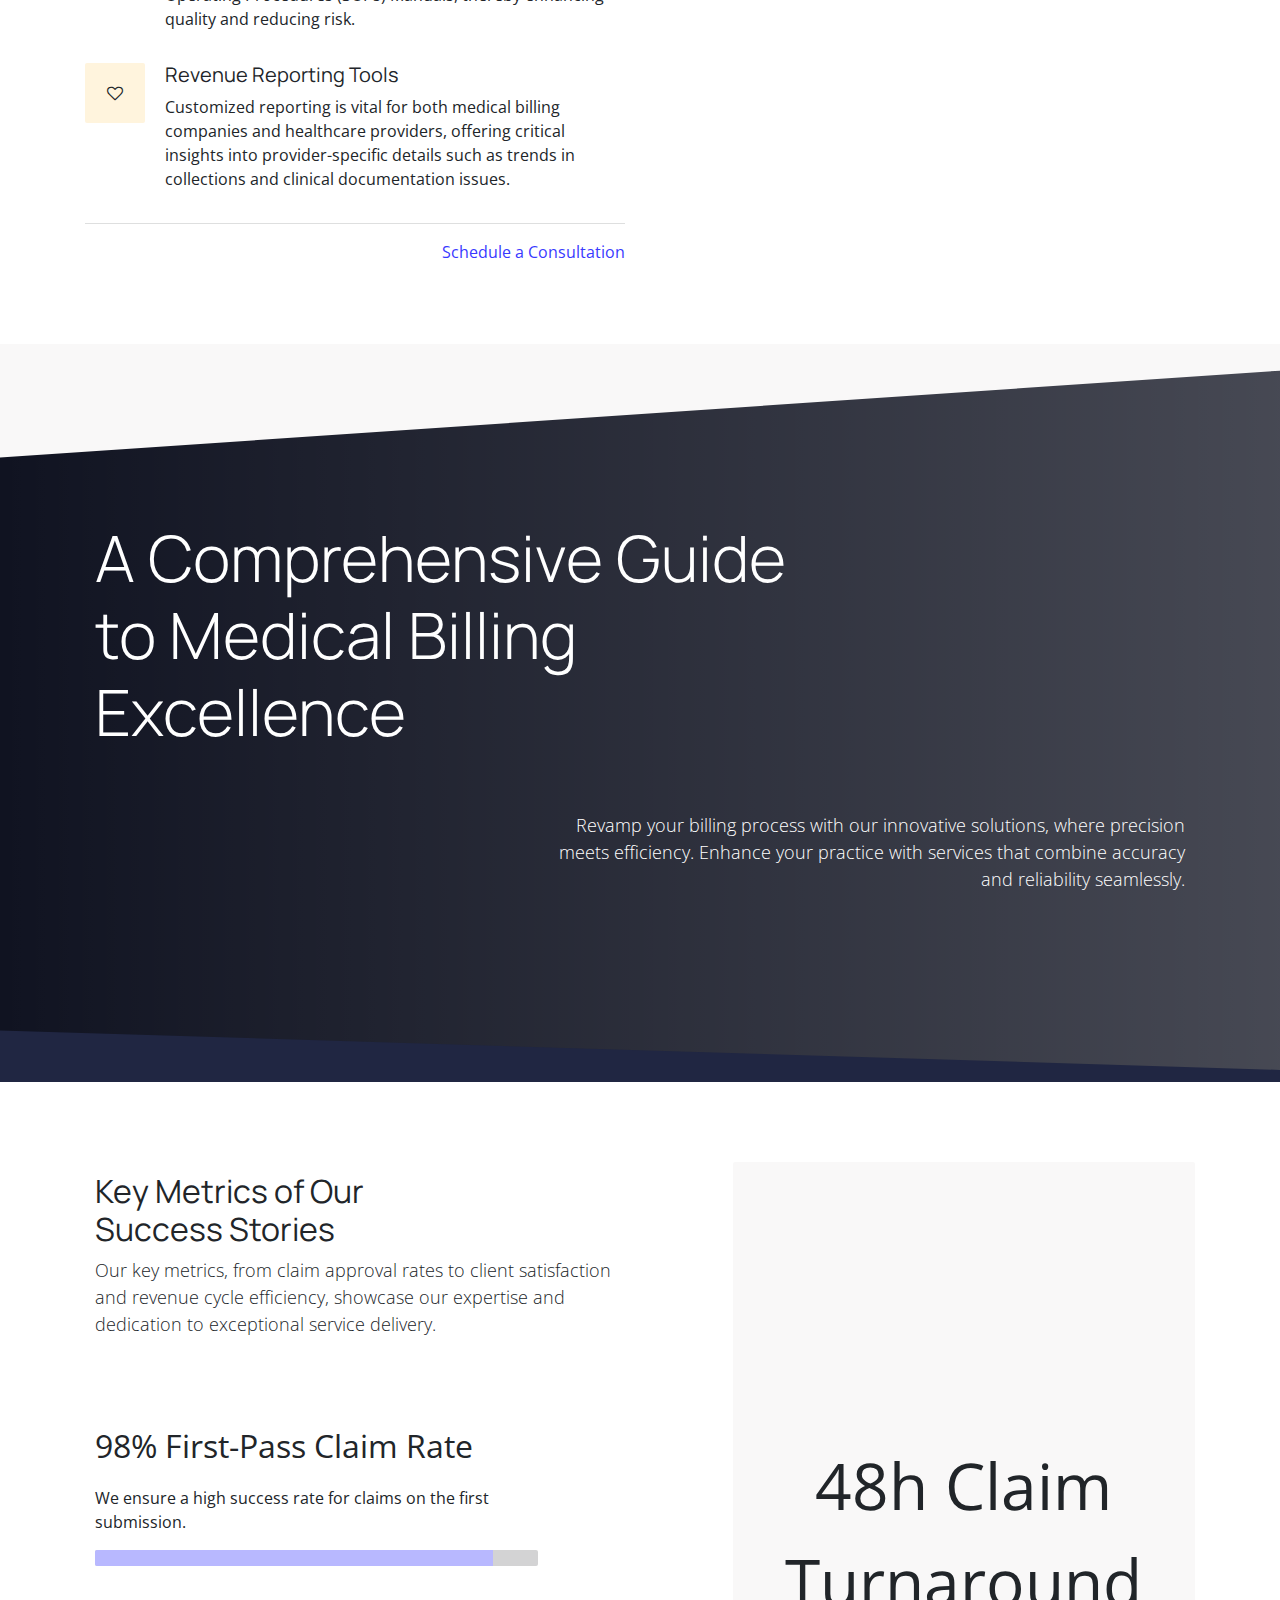
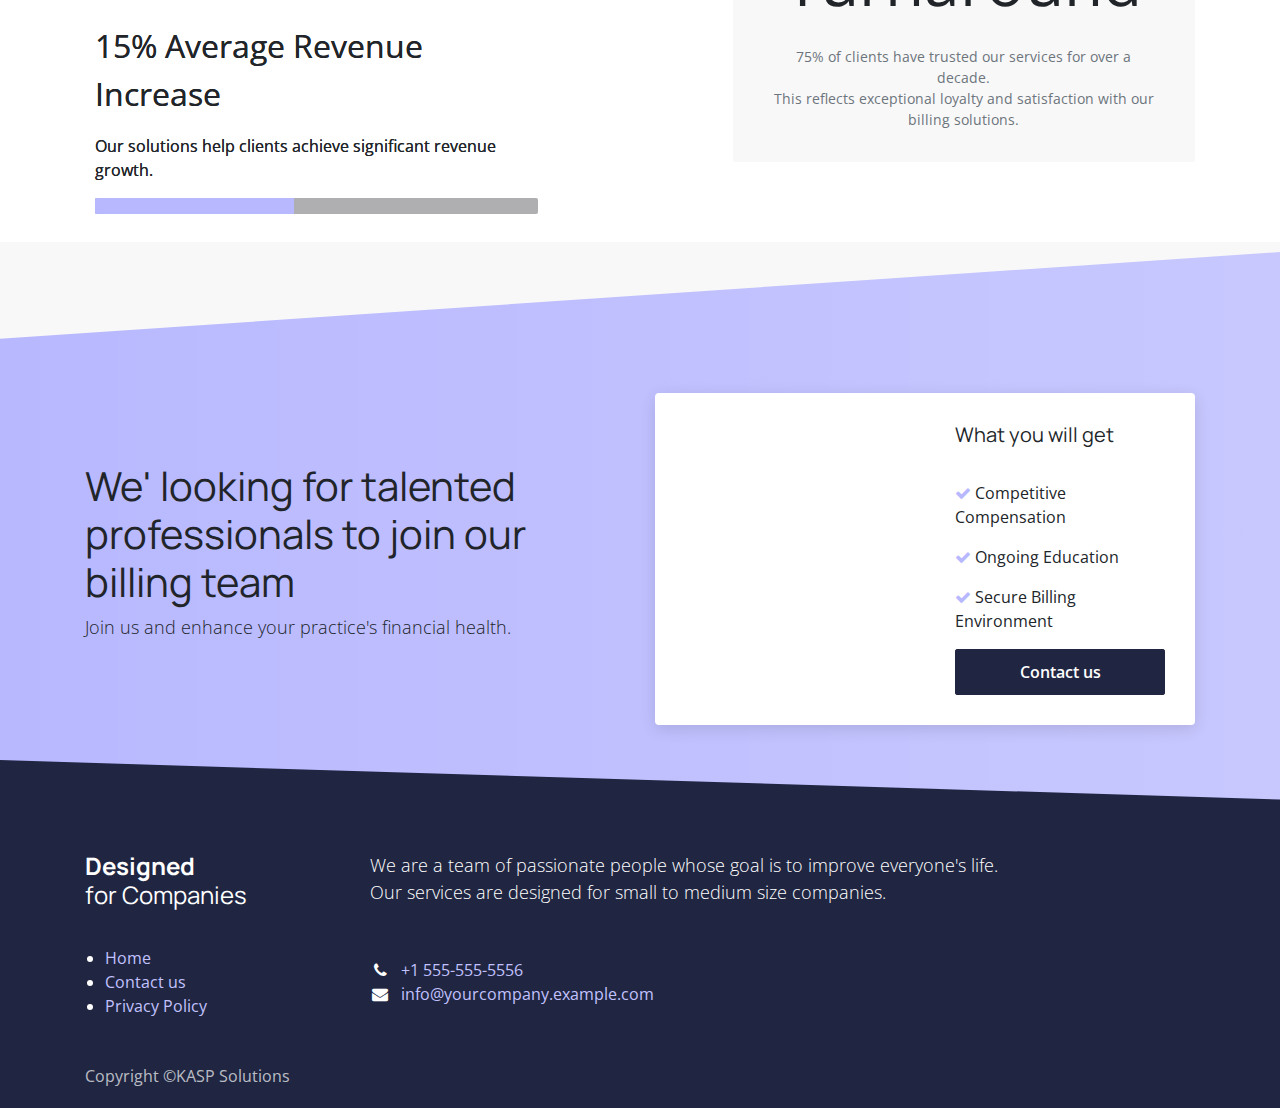
==== commit be176059: "second  commit" ====
--- a/index.html
+++ b/index.html
@@ -1,672 +1,1011 @@
 <!DOCTYPE html>
 <html lang="en-IN">
-<meta http-equiv="content-type" content="text/html;charset=utf-8" />
-
-<head>
-  <meta charset="utf-8" />
-  <meta http-equiv="X-UA-Compatible" content="IE=edge" />
-  <meta name="viewport" content="width=device-width, initial-scale=1" />
-
-
-  <link rel="canonical" href="index.html" />
-
-  <link rel="preconnect" href="https://fonts.gstatic.com/" crossorigin="" />
-  <title>Home | KASP Med Bill Solutions</title>
-
-  <link rel="preload" href="web/static/src/libs/fontawesome/fonts/fontawesome-webfont3e6e.woff2?v=4.7.0" as="font"
-    crossorigin="" />
-  <link href="./output.css" rel="stylesheet" />
-  <link type="text/css" rel="stylesheet" href="web/assets/1/cb920b2/web.assets_frontend.min.css" />
-
-
-  <script type="text/javascript" defer="defer" src="web/assets/1/1f3cb0e/web.assets_frontend_minimal.min.js"></script>
-  <script type="text/javascript" defer="defer"
-    data-src="/web/assets/1/38c23ca/web.assets_frontend_lazy.min.js"></script>
-  <style>
-    @media screen and (max-width: 600px) {
-      .nomob {
-        display: none;
+  <meta http-equiv="content-type" content="text/html;charset=utf-8" />
+
+  <head>
+    <meta charset="utf-8" />
+    <meta http-equiv="X-UA-Compatible" content="IE=edge" />
+    <meta name="viewport" content="width=device-width, initial-scale=1" />
+
+    <link rel="canonical" href="index.html" />
+
+    <link rel="preconnect" href="https://fonts.gstatic.com/" crossorigin="" />
+    <title>Home | KASP Med Bill Solutions</title>
+
+    <link
+      rel="preload"
+      href="web/static/src/libs/fontawesome/fonts/fontawesome-webfont3e6e.woff2?v=4.7.0"
+      as="font"
+      crossorigin=""
+    />
+    <link href="./output.css" rel="stylesheet" />
+    <link
+      type="text/css"
+      rel="stylesheet"
+      href="web/assets/1/cb920b2/web.assets_frontend.min.css"
+    />
+
+    <script
+      type="text/javascript"
+      defer="defer"
+      src="web/assets/1/1f3cb0e/web.assets_frontend_minimal.min.js"
+    ></script>
+    <script
+      type="text/javascript"
+      defer="defer"
+      data-src="/web/assets/1/38c23ca/web.assets_frontend_lazy.min.js"
+    ></script>
+    <style>
+      @media screen and (max-width: 600px) {
+        .nomob {
+          display: none;
+        }
       }
-    }
-  </style>
-</head>
-
-<body>
-  <div id="wrapwrap" class="homepage">
-    <a class="o_skip_to_content btn btn-primary rounded-0 visually-hidden-focusable position-absolute start-0"
-      href="#wrap">Skip to Content</a>
-    <header id="top" data-anchor="true" data-name="Header" data-extra-items-toggle-aria-label="Extra items button"
-      class="o_header_standard">
-      <nav data-name="Navbar" aria-label="Main"
-        class="navbar navbar-expand-lg navbar-light o_colored_level o_cc o_header_sales_four_top o_header_force_no_radius d-none d-lg-block p-0 shadow-sm z-1">
-        <div id="o_main_nav" class="o_main_nav">
-          <div aria-label="Top" class="container d-flex">
-            <ul role="menu" id="top_menu"
-              class="nav navbar-nav top_menu o_menu_loading align-items-center me-auto pe-3">
-              <li role="presentation" class="nav-item small">
-                <a role="menuitem" href="index.html" class="nav-link active">
-                  <span>Home</span>
-                </a>
-              </li>
-              <li role="presentation" class="nav-item small">
-                <a role="menuitem" href="our-services.html" class="nav-link">
-                  <span>Services</span>
-                </a>
-              </li>
-              <li role="presentation" class="nav-item small">
-                <a role="menuitem" href="about-us.html" class="nav-link">
-                  <span>About Us</span>
-                </a>
-              </li>
-              <li role="presentation" class="nav-item small">
-                <a role="menuitem" href="contactus.html" class="nav-link">
-                  <span>Contact us</span>
-                </a>
+    </style>
+  </head>
+
+  <body>
+    <div id="wrapwrap" class="homepage">
+      <a
+        class="o_skip_to_content btn btn-primary rounded-0 visually-hidden-focusable position-absolute start-0"
+        href="#wrap"
+        >Skip to Content</a
+      >
+      <header
+        id="top"
+        data-anchor="true"
+        data-name="Header"
+        data-extra-items-toggle-aria-label="Extra items button"
+        class="o_header_standard"
+      >
+        <nav
+          data-name="Navbar"
+          aria-label="Main"
+          class="navbar navbar-expand-lg navbar-light o_colored_level o_cc o_header_sales_four_top o_header_force_no_radius d-none d-lg-block p-0 shadow-sm z-1"
+        >
+          <div id="o_main_nav" class="o_main_nav">
+            <div aria-label="Top" class="container d-flex">
+              <ul
+                role="menu"
+                id="top_menu"
+                class="nav navbar-nav top_menu o_menu_loading align-items-center me-auto pe-3"
+              >
+                <li role="presentation" class="nav-item small">
+                  <a role="menuitem" href="index.html" class="nav-link active">
+                    <span>Home</span>
+                  </a>
+                </li>
+                <li role="presentation" class="nav-item small">
+                  <a role="menuitem" href="our-services.html" class="nav-link">
+                    <span>Services</span>
+                  </a>
+                </li>
+                <li role="presentation" class="nav-item small">
+                  <a role="menuitem" href="about-us.html" class="nav-link">
+                    <span>About Us</span>
+                  </a>
+                </li>
+                <li role="presentation" class="nav-item small">
+                  <a role="menuitem" href="contactus.html" class="nav-link">
+                    <span>Contact us</span>
+                  </a>
+                </li>
+              </ul>
+              <ul
+                class="o_header_separator navbar-nav align-items-center gap-3 flex-shrink-0"
+              >
+                <li class="position-relative">
+                  <div
+                    data-name="Text"
+                    class="s_text_block d-flex align-items-center"
+                  >
+                    <a href="http://Amit.Savadattime10@gmail.com/"
+                      >Amit.Savadattime10@gmail.com</a
+                    >
+                  </div>
+                </li>
+
+                <li class="position-relative small o_no_autohide_item">
+                  <a
+                    href="web/login.html"
+                    class="nav-link d-flex align-items-center h-100 border-0 px-2 text-decoration-none"
+                    >Sign in</a
+                  >
+                </li>
+
+                <li
+                  data-name="Language Selector"
+                  class="o_header_language_selector"
+                ></li>
+              </ul>
+            </div>
+            <div
+              aria-label="Bottom"
+              class="o_header_sales_four_bot o_header_hide_on_scroll z-0"
+            >
+              <div class="container">
+                <ul
+                  class="navbar-nav d-grid align-items-center py-2 o_grid_header_3_cols"
+                >
+                  <li>
+                    <a
+                      data-name="Navbar Logo"
+                      href="index.html"
+                      class="navbar-brand logo mx-auto mw-100"
+                    >
+                      <span
+                        role="img"
+                        aria-label="Logo of KASP Med Bill Solutions"
+                        title="KASP Med Bill Solutions"
+                        ><img
+                          src="web/image/website/1/logo/KASP%20Med%20Bill%20Solutionsfa90-2.svg?unique=6a1ae22"
+                          class="img img-fluid"
+                          width="95"
+                          height="40"
+                          alt="KASP Med Bill Solutions"
+                          loading="lazy"
+                      /></span>
+                    </a>
+                  </li>
+                  <li class="d-flex align-items-center gap-3 ms-auto mb-0">
+                    <ul class="navbar-nav align-items-center gap-2">
+                      <li class="">
+                        <div class="oe_structure oe_structure_solo">
+                          <section
+                            class="oe_unremovable oe_unmovable s_text_block"
+                            data-snippet="s_text_block"
+                            data-name="Text"
+                          >
+                            <div class="container">
+                              <a
+                                href="contactus.html"
+                                class="oe_unremovable btn btn-primary btn_cta"
+                                >Contact Us</a
+                              >
+                            </div>
+                          </section>
+                        </div>
+                      </li>
+                    </ul>
+                  </li>
+                </ul>
+              </div>
+            </div>
+          </div>
+        </nav>
+        <nav
+          data-name="Navbar"
+          aria-label="Mobile"
+          class="navbar navbar-light o_colored_level o_cc o_header_mobile d-block d-lg-none shadow-sm o_header_force_no_radius"
+        >
+          <div class="o_main_nav container flex-wrap justify-content-between">
+            <a
+              data-name="Navbar Logo"
+              href="index.html"
+              class="navbar-brand logo"
+            >
+              <span
+                role="img"
+                aria-label="Logo of KASP Med Bill Solutions"
+                title="KASP Med Bill Solutions"
+                ><img
+                  src="web/image/website/1/logo/KASP%20Med%20Bill%20Solutionsfa90-2.svg?unique=6a1ae22"
+                  class="img img-fluid"
+                  width="95"
+                  height="40"
+                  alt="KASP Med Bill Solutions"
+                  loading="lazy"
+              /></span>
+            </a>
+
+            <ul
+              class="o_header_mobile_buttons_wrap navbar-nav flex-row align-items-center gap-2 mb-0"
+            >
+              <li class="o_not_editable">
+                <button
+                  class="nav-link btn me-auto p-2"
+                  type="button"
+                  data-bs-toggle="offcanvas"
+                  data-bs-target="#top_menu_collapse_mobile"
+                  aria-controls="top_menu_collapse_mobile"
+                  aria-expanded="false"
+                  aria-label="Toggle navigation"
+                >
+                  <span class="navbar-toggler-icon"></span>
+                </button>
               </li>
             </ul>
-            <ul class="o_header_separator navbar-nav align-items-center gap-3 flex-shrink-0">
-              <li class="position-relative">
-                <div data-name="Text" class="s_text_block d-flex align-items-center">
-                  <a href="http://Amit.Savadattime10@gmail.com/">Amit.Savadattime10@gmail.com</a>
-                </div>
-              </li>
-
-              <li class="position-relative small o_no_autohide_item">
-                <a href="web/login.html"
-                  class="nav-link d-flex align-items-center h-100 border-0 px-2 text-decoration-none">Sign in</a>
-              </li>
-
-              <li data-name="Language Selector" class="o_header_language_selector"></li>
-            </ul>
-          </div>
-          <div aria-label="Bottom" class="o_header_sales_four_bot o_header_hide_on_scroll z-0">
-            <div class="container">
-              <ul class="navbar-nav d-grid align-items-center py-2 o_grid_header_3_cols">
-                <li class="d-flex">
-                  <form method="get" class="o_searchbar_form s_searchbar_input me-auto" action=""
-                    data-snippet="s_searchbar_input">
-                    <div role="search" class="input-group">
-                      <input type="search" name="search"
-                        class="search-query form-control oe_search_box rounded-start-pill ps-3 text-bg-light border-0 bg-light"
-                        placeholder="Search..." data-search-type="all" data-display-image="true"
-                        data-display-description="true" data-display-extra-link="true" data-display-detail="true"
-                        data-order-by="name asc" />
-                      <button type="submit" aria-label="Search" title="Search"
-                        class="btn oe_search_button rounded-end-pill bg-o-color-3 lh-1">
-                        <i class="oi oi-search"></i>
-                      </button>
-                    </div>
-
-                    <input name="order" type="hidden" class="o_search_order_by" value="name asc" />
-                  </form>
-                </li>
-
-                <li>
-                  <a data-name="Navbar Logo" href="index.html" class="navbar-brand logo mx-auto mw-100">
-                    <span role="img" aria-label="Logo of KASP Med Bill Solutions" title="KASP Med Bill Solutions"><img
-                        src="web/image/website/1/logo/KASP%20Med%20Bill%20Solutionsfa90-2.svg?unique=6a1ae22"
-                        class="img img-fluid" width="95" height="40" alt="KASP Med Bill Solutions"
-                        loading="lazy" /></span>
-                  </a>
-                </li>
-                <li class="d-flex align-items-center gap-3 ms-auto mb-0">
-                  <ul class="navbar-nav align-items-center gap-2">
-                    <li class="">
-                      <div class="oe_structure oe_structure_solo">
-                        <section class="oe_unremovable oe_unmovable s_text_block" data-snippet="s_text_block"
-                          data-name="Text">
-                          <div class="container">
-                            <a href="contactus.html" class="oe_unremovable btn btn-primary btn_cta">Contact Us</a>
-                          </div>
-                        </section>
+            <div
+              id="top_menu_collapse_mobile"
+              class="offcanvas offcanvas-end o_navbar_mobile"
+            >
+              <div class="offcanvas-header justify-content-end o_not_editable">
+                <button
+                  type="button"
+                  class="nav-link btn-close"
+                  data-bs-dismiss="offcanvas"
+                  aria-label="Close"
+                ></button>
+              </div>
+              <div
+                class="offcanvas-body d-flex flex-column justify-content-between h-100 w-100"
+              >
+                <ul class="navbar-nav">
+                  <li class="">
+                    <form
+                      method="get"
+                      class="o_searchbar_form s_searchbar_input"
+                      action="https://kasp-med-bill-solutions.odoo.com/website/search"
+                      data-snippet="s_searchbar_input"
+                    >
+                      <div role="search" class="input-group mb-3">
+                        <input
+                          type="search"
+                          name="search"
+                          class="search-query form-control oe_search_box rounded-start-pill text-bg-light ps-3 border-0 bg-light"
+                          placeholder="Search..."
+                          data-search-type="all"
+                          data-limit="0"
+                          data-display-image="true"
+                          data-display-description="true"
+                          data-display-extra-link="true"
+                          data-display-detail="true"
+                          data-order-by="name asc"
+                        />
+                        <button
+                          type="submit"
+                          aria-label="Search"
+                          title="Search"
+                          class="btn oe_search_button rounded-end-pill bg-o-color-3 pe-3"
+                        >
+                          <i class="oi oi-search"></i>
+                        </button>
                       </div>
+
+                      <input
+                        name="order"
+                        type="hidden"
+                        class="o_search_order_by"
+                        value="name asc"
+                      />
+                    </form>
+                  </li>
+
+                  <ul role="menu" class="nav navbar-nav top_menu">
+                    <li role="presentation" class="nav-item">
+                      <a
+                        role="menuitem"
+                        href="index.html"
+                        class="nav-link active"
+                      >
+                        <span>Home</span>
+                      </a>
+                    </li>
+                    <li role="presentation" class="nav-item">
+                      <a
+                        role="menuitem"
+                        href="our-services.html"
+                        class="nav-link"
+                      >
+                        <span>Services</span>
+                      </a>
+                    </li>
+                    <li role="presentation" class="nav-item">
+                      <a role="menuitem" href="about-us.html" class="nav-link">
+                        <span>About Us</span>
+                      </a>
+                    </li>
+                    <li role="presentation" class="nav-item">
+                      <a role="menuitem" href="contactus.html" class="nav-link">
+                        <span>Contact us</span>
+                      </a>
                     </li>
                   </ul>
-                </li>
-              </ul>
-            </div>
-          </div>
-        </div>
-      </nav>
-      <nav data-name="Navbar" aria-label="Mobile"
-        class="navbar navbar-light o_colored_level o_cc o_header_mobile d-block d-lg-none shadow-sm o_header_force_no_radius">
-        <div class="o_main_nav container flex-wrap justify-content-between">
-          <a data-name="Navbar Logo" href="index.html" class="navbar-brand logo">
-            <span role="img" aria-label="Logo of KASP Med Bill Solutions" title="KASP Med Bill Solutions"><img
-                src="web/image/website/1/logo/KASP%20Med%20Bill%20Solutionsfa90-2.svg?unique=6a1ae22"
-                class="img img-fluid" width="95" height="40" alt="KASP Med Bill Solutions" loading="lazy" /></span>
-          </a>
-
-          <ul class="o_header_mobile_buttons_wrap navbar-nav flex-row align-items-center gap-2 mb-0">
-            <li class="o_not_editable">
-              <button class="nav-link btn me-auto p-2" type="button" data-bs-toggle="offcanvas"
-                data-bs-target="#top_menu_collapse_mobile" aria-controls="top_menu_collapse_mobile"
-                aria-expanded="false" aria-label="Toggle navigation">
-                <span class="navbar-toggler-icon"></span>
-              </button>
-            </li>
-          </ul>
-          <div id="top_menu_collapse_mobile" class="offcanvas offcanvas-end o_navbar_mobile">
-            <div class="offcanvas-header justify-content-end o_not_editable">
-              <button type="button" class="nav-link btn-close" data-bs-dismiss="offcanvas" aria-label="Close"></button>
-            </div>
-            <div class="offcanvas-body d-flex flex-column justify-content-between h-100 w-100">
-              <ul class="navbar-nav">
-                <li class="">
-                  <form method="get" class="o_searchbar_form s_searchbar_input"
-                    action="https://kasp-med-bill-solutions.odoo.com/website/search" data-snippet="s_searchbar_input">
-                    <div role="search" class="input-group mb-3">
-                      <input type="search" name="search"
-                        class="search-query form-control oe_search_box rounded-start-pill text-bg-light ps-3 border-0 bg-light"
-                        placeholder="Search..." data-search-type="all" data-limit="0" data-display-image="true"
-                        data-display-description="true" data-display-extra-link="true" data-display-detail="true"
-                        data-order-by="name asc" />
-                      <button type="submit" aria-label="Search" title="Search"
-                        class="btn oe_search_button rounded-end-pill bg-o-color-3 pe-3">
-                        <i class="oi oi-search"></i>
-                      </button>
-                    </div>
-
-                    <input name="order" type="hidden" class="o_search_order_by" value="name asc" />
-                  </form>
-                </li>
-
-                <ul role="menu" class="nav navbar-nav top_menu">
-                  <li role="presentation" class="nav-item">
-                    <a role="menuitem" href="index.html" class="nav-link active">
-                      <span>Home</span>
-                    </a>
-                  </li>
-                  <li role="presentation" class="nav-item">
-                    <a role="menuitem" href="our-services.html" class="nav-link">
-                      <span>Services</span>
-                    </a>
-                  </li>
-                  <li role="presentation" class="nav-item">
-                    <a role="menuitem" href="about-us.html" class="nav-link">
-                      <span>About Us</span>
-                    </a>
-                  </li>
-                  <li role="presentation" class="nav-item">
-                    <a role="menuitem" href="contactus.html" class="nav-link">
-                      <span>Contact us</span>
-                    </a>
+
+                  <li class="">
+                    <div
+                      data-name="Text"
+                      class="s_text_block mt-2 border-top pt-2 o_border_contrast"
+                    >
+                      <a href="http://Amit.Savadattime10@gmail.com/"
+                        >Amit.Savadattime10@gmail.com</a
+                      >
+                    </div>
                   </li>
                 </ul>
-
-                <li class="">
-                  <div data-name="Text" class="s_text_block mt-2 border-top pt-2 o_border_contrast">
-                    <a href="http://Amit.Savadattime10@gmail.com/">Amit.Savadattime10@gmail.com</a>
-                  </div>
-                </li>
-              </ul>
-              <ul class="navbar-nav gap-2 mt-3 w-100">
-                <li data-name="Language Selector" class="o_header_language_selector"></li>
-
-                <li class="o_no_autohide_item">
-                  <a href="web/login.html" class="nav-link o_nav_link_btn w-100 border text-center">Sign in</a>
-                </li>
-
-                <li class="">
-                  <div class="oe_structure oe_structure_solo">
-                    <section class="oe_unremovable oe_unmovable s_text_block" data-snippet="s_text_block"
-                      data-name="Text">
-                      <div class="container">
-                        <a href="contactus.html" class="oe_unremovable btn btn-primary btn_cta w-100">Contact Us</a>
-                      </div>
-                    </section>
-                  </div>
-                </li>
-              </ul>
+                <ul class="navbar-nav gap-2 mt-3 w-100">
+                  <li
+                    data-name="Language Selector"
+                    class="o_header_language_selector"
+                  ></li>
+
+                  <li class="o_no_autohide_item">
+                    <a
+                      href="web/login.html"
+                      class="nav-link o_nav_link_btn w-100 border text-center"
+                      >Sign in</a
+                    >
+                  </li>
+
+                  <li class="">
+                    <div class="oe_structure oe_structure_solo">
+                      <section
+                        class="oe_unremovable oe_unmovable s_text_block"
+                        data-snippet="s_text_block"
+                        data-name="Text"
+                      >
+                        <div class="container">
+                          <a
+                            href="contactus.html"
+                            class="oe_unremovable btn btn-primary btn_cta w-100"
+                            >Contact Us</a
+                          >
+                        </div>
+                      </section>
+                    </div>
+                  </li>
+                </ul>
+              </div>
             </div>
           </div>
-        </div>
-      </nav>
-    </header>
-    <main>
-      <div id="wrap" class="oe_structure">
-        <section class="s_discovery pt136 o_colored_level oe_img_bg o_bg_img_center o_cc5 pb216" style="
+        </nav>
+      </header>
+      <main>
+        <div id="wrap" class="oe_structure">
+          <section
+            class="s_discovery pt136 o_colored_level oe_img_bg o_bg_img_center o_cc5 pb216"
+            style="
               background-image: url(%27/web/image/website.html);
               background-position: 50% 75%;
             "
-          data-oe-shape-data="{&#39;shape&#39;:&#39;web_editor/Origins/07_002&#39;,&#39;colors&#39;:{&#39;c3&#39;:&#39;o-color-3&#39;,&#39;c4&#39;:&#39;rgba(0,0,0,0)&#39;,&#39;c5&#39;:&#39;rgba(0,0,0,0)&#39;},&#39;flip&#39;:[&#39;x&#39;,&#39;y&#39;]}"
-          data-snippet="s_discovery" data-name="Discovery">
-          <div class="o_we_bg_filter bg-black-50"></div>
-          <div class="o_we_shape o_web_editor_Origins_07_002 o_header_extra_shape_mapping"></div>
-          <div class="container" style="text-align: center">
-            <span class="s_cta_badge o_cc o_cc1 d-inline-block my-3 rounded py-2 px-3 o_animable"
-              data-snippet="s_cta_badge" data-name="CTA Badge" style="
+            data-oe-shape-data="{&#39;shape&#39;:&#39;web_editor/Origins/07_002&#39;,&#39;colors&#39;:{&#39;c3&#39;:&#39;o-color-3&#39;,&#39;c4&#39;:&#39;rgba(0,0,0,0)&#39;,&#39;c5&#39;:&#39;rgba(0,0,0,0)&#39;},&#39;flip&#39;:[&#39;x&#39;,&#39;y&#39;]}"
+            data-snippet="s_discovery"
+            data-name="Discovery"
+          >
+            <div class="o_we_bg_filter bg-black-50"></div>
+            <div
+              class="o_we_shape o_web_editor_Origins_07_002 o_header_extra_shape_mapping"
+            ></div>
+            <div class="container" style="text-align: center">
+              <span
+                class="s_cta_badge o_cc o_cc1 d-inline-block my-3 rounded py-2 px-3 o_animable"
+                data-snippet="s_cta_badge"
+                data-name="CTA Badge"
+                style="
                   border-radius: 32px !important;
                   box-shadow: rgba(0, 0, 0, 0.15) 0px 2px 4px 0px !important;
-                ">
-              <i class="fa fa-circle text-success" role="presentation"></i>
-              We're hiring billing specialists!&nbsp;&nbsp;&nbsp;&nbsp;<a href="#">See more
-                <i class="fa fa-long-arrow-right" role="presentation"></i></a>
-            </span>
-            <h1 class="display-2 bg-blend-lighten hover:bg-blend-darken" style="text-align: center">
-              Experience the real<br />transparency in billing
-            </h1>
-            <p class="lead" style="text-align: center">
-              Experience premier billing solutions designed to streamline
-              revenue cycles, <br />
-              enhance cash flow, and foster growth for your healthcare
-              practice.
-            </p>
-            <p style="text-align: center">
-              <a class="btn btn-primary mb-2" href="contactus.html">
-                Request a Quote
-              </a>
-              <a class="btn btn-secondary mb-2" href="contactus.html">Get in Touch
-              </a>
-            </p>
-          </div>
-        </section>
-        <section class="s_key_images pt72 pb72 o_cc o_cc2" data-snippet="s_key_images" data-name="Key Images">
-          <div class="container">
-            <div class="row s_nb_column_fixed">
-              <div class="col-lg-12 pb32">
-                <h2>Outsourcing Medical Billing Services</h2>
-                <p class="lead">
-                  We help you overcome medical billing challenges by
-                  simplifying the revenue cycle management (RCM) process
-                  through:
-                </p>
-              </div>
-              <div class="col-6 col-lg-3">
-                <p class="h1-fs">01</p>
-                <p>
-                  <img src="web/image/website.s_key_images_default_image_1.jpg" class="img img-fluid rounded" alt=""
-                    style="width: 100% !important" loading="lazy" />
-                </p>
-                <p>Fully Trained Team Members</p>
-              </div>
-              <div class="col-6 col-lg-3">
-                <p class="h1-fs">02</p>
-                <p>
-                  <img src="web/image/website.s_key_images_default_image_2.jpg" class="img img-fluid rounded" alt=""
-                    style="width: 100% !important" loading="lazy" />
-                </p>
-                <p>Improved RCM Procedures</p>
-              </div>
-              <div class="col-6 col-lg-3">
-                <p class="h1-fs">03</p>
-                <p>
-                  <img src="web/image/website.s_key_images_default_image_3.jpg" class="img img-fluid rounded" alt=""
-                    style="width: 100% !important" loading="lazy" />
-                </p>
-                <p>Reduced Turn Over Rates</p>
-              </div>
-              <div class="col-6 col-lg-3">
-                <p class="h1-fs">04</p>
-                <p>
-                  <img src="web/image/website.s_key_images_default_image_4.jpg" class="img img-fluid rounded" alt=""
-                    style="width: 100% !important" loading="lazy" />
-                </p>
-                <p>Simplified Billing Tasks</p>
-              </div>
-            </div>
-          </div>
-        </section>
-        <section class="s_striped o_cc pt56 pb96 o_cc2" style="position: relative"
-          data-oe-shape-data="{&#39;shape&#39;:&#39;web_editor/Origins/04_001&#39;,&#39;colors&#39;:{&#39;c3&#39;: &#39;#FFFFFF&#39;},&#39;flip&#39;:[&#39;y&#39;], &#39;showOnMobile&#39;:true}"
-          data-snippet="s_striped" data-name="Striped section">
-          <div class="o_we_shape o_web_editor_Origins_04_001 o_shape_show_mobile" style="
+                "
+              >
+                <i class="fa fa-circle text-success" role="presentation"></i>
+                We're hiring billing specialists!&nbsp;&nbsp;&nbsp;&nbsp;<a
+                  href="#"
+                  >See more
+                  <i class="fa fa-long-arrow-right" role="presentation"></i
+                ></a>
+              </span>
+              <h1
+                class="display-2 bg-blend-lighten hover:bg-blend-darken"
+                style="text-align: center"
+              >
+                Experience the real<br />transparency in billing
+              </h1>
+              <p class="lead" style="text-align: center">
+                Experience premier billing solutions designed to streamline
+                revenue cycles, <br />
+                enhance cash flow, and foster growth for your healthcare
+                practice.
+              </p>
+              <p style="text-align: center">
+                <a class="btn btn-secondary mb-2" href="contactus.html"
+                  >Get in Touch
+                </a>
+              </p>
+            </div>
+          </section>
+          <section
+            class="s_key_images pt72 pb72 o_cc o_cc2"
+            data-snippet="s_key_images"
+            data-name="Key Images"
+          >
+            <div class="container">
+              <div class="row s_nb_column_fixed">
+                <div class="col-lg-12 pb32">
+                  <h2>Outsourcing Medical Billing Services</h2>
+                  <p class="lead">
+                    We help you overcome medical billing challenges by
+                    simplifying the revenue cycle management (RCM) process
+                    through:
+                  </p>
+                </div>
+                <div class="col-6 col-lg-3">
+                  <p class="h1-fs">01</p>
+                  <p>
+                    <img
+                      src="web/image/website.s_key_images_default_image_1.jpg"
+                      class="img img-fluid rounded"
+                      alt=""
+                      style="width: 100% !important"
+                      loading="lazy"
+                    />
+                  </p>
+                  <p>Fully Trained Team Members</p>
+                </div>
+                <div class="col-6 col-lg-3">
+                  <p class="h1-fs">02</p>
+                  <p>
+                    <img
+                      src="web/image/website.s_key_images_default_image_2.jpg"
+                      class="img img-fluid rounded"
+                      alt=""
+                      style="width: 100% !important"
+                      loading="lazy"
+                    />
+                  </p>
+                  <p>Improved RCM Procedures</p>
+                </div>
+                <div class="col-6 col-lg-3">
+                  <p class="h1-fs">03</p>
+                  <p>
+                    <img
+                      src="web/image/website.s_key_images_default_image_3.jpg"
+                      class="img img-fluid rounded"
+                      alt=""
+                      style="width: 100% !important"
+                      loading="lazy"
+                    />
+                  </p>
+                  <p>Reduced Turn Over Rates</p>
+                </div>
+                <div class="col-6 col-lg-3">
+                  <p class="h1-fs">04</p>
+                  <p>
+                    <img
+                      src="web/image/website.s_key_images_default_image_4.jpg"
+                      class="img img-fluid rounded"
+                      alt=""
+                      style="width: 100% !important"
+                      loading="lazy"
+                    />
+                  </p>
+                  <p>Simplified Billing Tasks</p>
+                </div>
+              </div>
+            </div>
+          </section>
+          <section
+            class="s_striped o_cc pt56 pb96 o_cc2"
+            style="position: relative"
+            data-oe-shape-data="{&#39;shape&#39;:&#39;web_editor/Origins/04_001&#39;,&#39;colors&#39;:{&#39;c3&#39;: &#39;#FFFFFF&#39;},&#39;flip&#39;:[&#39;y&#39;], &#39;showOnMobile&#39;:true}"
+            data-snippet="s_striped"
+            data-name="Striped section"
+          >
+            <div
+              class="o_we_shape o_web_editor_Origins_04_001 o_shape_show_mobile"
+              style="
                 background-image: url(_/web_editor/shape/web_editor/Origins/04_001963c.html?c3=%23FFFFFF&amp;flip=y%22);
                 background-position: 50% 100%;
-              "></div>
-          <div class="container">
-            <div class="row">
-              <div class="col-lg-12 pt24 pb24">
-                <h2 style="text-align: center">Values</h2>
-                <p class="lead" style="text-align: center">
-                  While we come from different backgrounds and cultures, our
-                  values are what we have in common. Our values help use work
-                  towards our purpose of being the most agile healthcare
-                  services company in the world - helping our clients achieve
-                  financial success while they focus on delivering
-                  high-quality patient care. Our values unite us, provide us
-                  guidance on working with our clients and each other, and
-                  drive us towards innovating continually to help our clients
-                  grow and thrive
-                </p>
-              </div>
-              <div class="col-lg-8 offset-lg-2 pt24 pb24">
-                <img class="img img-fluid"
-                  src="web_editor/image_shape/website.s_text_cover_default_image/web_editor/geometric/geo_square_5.svg"
-                  alt="" data-shape="web_editor/geometric/geo_square_5" data-original-mimetype="image/jpeg"
-                  data-file-name="s_striped_default_image.svg" data-shape-colors=";;;;" loading="lazy" />
-              </div>
-              <div style="
+              "
+            ></div>
+            <div class="container">
+              <div class="row">
+                <div class="col-lg-12 pt24 pb24">
+                  <h2 style="text-align: center">Values</h2>
+                  <p class="lead" style="text-align: center">
+                    While we come from different backgrounds and cultures, our
+                    values are what we have in common. Our values help use work
+                    towards our purpose of being the most agile healthcare
+                    services company in the world - helping our clients achieve
+                    financial success while they focus on delivering
+                    high-quality patient care. Our values unite us, provide us
+                    guidance on working with our clients and each other, and
+                    drive us towards innovating continually to help our clients
+                    grow and thrive
+                  </p>
+                </div>
+                <div class="col-lg-8 offset-lg-2 pt24 pb24">
+                  <img
+                    class="img img-fluid"
+                    src="web_editor/image_shape/website.s_text_cover_default_image/web_editor/geometric/geo_square_5.svg"
+                    alt=""
+                    data-shape="web_editor/geometric/geo_square_5"
+                    data-original-mimetype="image/jpeg"
+                    data-file-name="s_striped_default_image.svg"
+                    data-shape-colors=";;;;"
+                    loading="lazy"
+                  />
+                </div>
+                <div
+                  style="
                     display: flex;
                     flex-direction: row;
                     justify-content: space-evenly;
-                  " class="pb24">
-                <h2 style="text-align: left">Innovation</h2>
-                <h2 style="text-align: left">Team Work</h2>
-                <h2 style="text-align: right">Diversity</h2>
-              </div>
-              <div style="
+                  "
+                  class="pb24"
+                >
+                  <h2 style="text-align: left">Innovation</h2>
+                  <h2 style="text-align: left">Team Work</h2>
+                  <h2 style="text-align: right">Diversity</h2>
+                </div>
+                <div
+                  style="
                     display: flex;
                     flex-direction: row;
                     justify-content: space-evenly;
-                  ">
-                <h2 style="text-align: left">Integrity</h2>
-                <h2 style="text-align: left">Accountability</h2>
-                <h2 style="text-align: right">Excellence</h2>
-              </div>
-            </div>
-          </div>
-        </section>
-        <section class="s_showcase pt72 pb72" data-vcss="003" data-snippet="s_showcase" data-name="Showcase">
-          <div class="container">
-            <div class="row">
-              <div class="col-lg-6">
-                <div class="row">
-                  <div class="col-12 pb32">
-                    <h3>Benefits of Offshore Medical Billing</h3>
+                  "
+                >
+                  <h2 style="text-align: left">Integrity</h2>
+                  <h2 style="text-align: left">Accountability</h2>
+                  <h2 style="text-align: right">Excellence</h2>
+                </div>
+              </div>
+            </div>
+          </section>
+          <section
+            class="s_showcase pt72 pb72"
+            data-vcss="003"
+            data-snippet="s_showcase"
+            data-name="Showcase"
+          >
+            <div class="container">
+              <div class="row">
+                <div class="col-lg-6">
+                  <div class="row">
+                    <div class="col-12 pb32">
+                      <h3>Benefits of Offshore Medical Billing</h3>
+                    </div>
+                    <div class="col-12 pt8 pb8" data-name="Feature">
+                      <i
+                        class="s_showcase_icon fa fa-star-o me-auto rounded float-start bg-o-color-2"
+                        role="img"
+                      ></i>
+                      <div class="d-flex flex-column">
+                        <h5 class="s_showcase_title">Diversified Talent</h5>
+                        <p>
+                          Offshore medical billing services elevates the focus
+                          from mere transactional efficiency to crucial business
+                          outcomes like enhanced collections, backed by
+                          proficiency in multiple billing software. Offshore
+                          medical billing services foster a global team
+                          environment through innovative team member engagement
+                          tools, enhancing collaboration and efficiency across
+                          borders.
+                        </p>
+                      </div>
+                    </div>
+                    <div class="col-12 pt8 pb8" data-name="Feature">
+                      <i
+                        class="s_showcase_icon fa fa-star-o me-auto rounded float-start bg-o-color-2"
+                        role="img"
+                      ></i>
+                      <div class="d-flex flex-column">
+                        <h5 class="s_showcase_title">Workable Contracting</h5>
+                        <p>
+                          Offshore medical billing services shine with their
+                          adaptable contracting options, including percentage of
+                          collections, per transaction pricing, and Full-Time
+                          Equivalent (FTE) pricing, allowing for the creation of
+                          a seamless extended business office.
+                        </p>
+                      </div>
+                    </div>
+
+                    <div class="col-12 pt8 pb8" data-name="Feature">
+                      <i
+                        class="s_showcase_icon fa fa-user-o me-auto rounded float-start bg-o-color-2"
+                        role="img"
+                      ></i>
+                      <div class="d-flex flex-column">
+                        <h5 class="s_showcase_title">
+                          Knowledge Administration
+                        </h5>
+                        <p>
+                          The risk of losing provider-specific knowledge and
+                          work instructions is mitigated by offshore service
+                          providers who compile process knowledge into
+                          comprehensive Standard Operating Procedures (SOPs)
+                          Manuals, thereby enhancing quality and reducing risk.
+                        </p>
+                      </div>
+                    </div>
+                    <div class="col-12 pt8 pb8" data-name="Feature">
+                      <i
+                        class="s_showcase_icon fa fa-heart-o me-auto rounded float-start bg-o-color-2"
+                        role="img"
+                      ></i>
+                      <div class="d-flex flex-column">
+                        <h5 class="s_showcase_title">
+                          Revenue Reporting Tools
+                        </h5>
+                        <p>
+                          Customized reporting is vital for both medical billing
+                          companies and healthcare providers, offering critical
+                          insights into provider-specific details such as trends
+                          in collections and clinical documentation issues.
+                        </p>
+                      </div>
+                    </div>
+                    <div class="col-12 pt8 pb8" style="text-align: right">
+                      <div
+                        class="s_hr pt0 pb16"
+                        data-snippet="s_hr"
+                        data-name="Separator"
+                      >
+                        <hr class="w-100 mx-auto" />
+                      </div>
+                      <a href="#"> Schedule a Consultation </a>
+                    </div>
                   </div>
-                  <div class="col-12 pt8 pb8" data-name="Feature">
-                    <i class="s_showcase_icon fa fa-star-o me-auto rounded float-start bg-o-color-2" role="img"></i>
-                    <div class="d-flex flex-column">
-                      <h5 class="s_showcase_title">Diversified Talent</h5>
-                      <p>
-                        Offshore medical billing services elevates the focus
-                        from mere transactional efficiency to crucial business
-                        outcomes like enhanced collections, backed by
-                        proficiency in multiple billing software. Offshore
-                        medical billing services foster a global team
-                        environment through innovative team member engagement
-                        tools, enhancing collaboration and efficiency across
-                        borders.
-                      </p>
-                    </div>
-                  </div>
-                  <div class="col-12 pt8 pb8" data-name="Feature">
-                    <i class="s_showcase_icon fa fa-star-o me-auto rounded float-start bg-o-color-2" role="img"></i>
-                    <div class="d-flex flex-column">
-                      <h5 class="s_showcase_title">Workable Contracting</h5>
-                      <p>
-                        Offshore medical billing services shine with their
-                        adaptable contracting options, including percentage of
-                        collections, per transaction pricing, and Full-Time
-                        Equivalent (FTE) pricing, allowing for the creation of
-                        a seamless extended business office.
-                      </p>
-                    </div>
-                  </div>
-
-                  <div class="col-12 pt8 pb8" data-name="Feature">
-                    <i class="s_showcase_icon fa fa-user-o me-auto rounded float-start bg-o-color-2" role="img"></i>
-                    <div class="d-flex flex-column">
-                      <h5 class="s_showcase_title">
-                        Knowledge Administration
-                      </h5>
-                      <p>
-                        The risk of losing provider-specific knowledge and
-                        work instructions is mitigated by offshore service
-                        providers who compile process knowledge into
-                        comprehensive Standard Operating Procedures (SOPs)
-                        Manuals, thereby enhancing quality and reducing risk.
-                      </p>
-                    </div>
-                  </div>
-                  <div class="col-12 pt8 pb8" data-name="Feature">
-                    <i class="s_showcase_icon fa fa-heart-o me-auto rounded float-start bg-o-color-2" role="img"></i>
-                    <div class="d-flex flex-column">
-                      <h5 class="s_showcase_title">
-                        Revenue Reporting Tools
-                      </h5>
-                      <p>
-                        Customized reporting is vital for both medical billing
-                        companies and healthcare providers, offering critical
-                        insights into provider-specific details such as trends
-                        in collections and clinical documentation issues.
-                      </p>
-                    </div>
-                  </div>
-                  <div class="col-12 pt8 pb8" style="text-align: right">
-                    <div class="s_hr pt0 pb16" data-snippet="s_hr" data-name="Separator">
-                      <hr class="w-100 mx-auto" />
-                    </div>
-                    <a href="#"> Schedule a Consultation </a>
-                  </div>
-                </div>
-              </div>
-              <div class="o_snippet_mobile_invisible d-lg-block d-none col-lg-5 offset-lg-1">
-                <img src="web/image/website.s_showcase_default_image.jpg"
-                  class="img img-fluid ms-auto rounded float-end shadow" alt="" loading="lazy" />
-              </div>
-            </div>
-          </div>
-        </section>
-        <section class="s_image_title o_cc o_cc5 oe_img_bg pt144 pb144" style="
+                </div>
+                <div
+                  class="o_snippet_mobile_invisible d-lg-block d-none col-lg-5 offset-lg-1"
+                >
+                  <img
+                    src="web/image/website.s_showcase_default_image.jpg"
+                    class="img img-fluid ms-auto rounded float-end shadow"
+                    alt=""
+                    loading="lazy"
+                  />
+                </div>
+              </div>
+            </div>
+          </section>
+          <section
+            class="s_image_title o_cc o_cc5 oe_img_bg pt144 pb144"
+            style="
               background-image: url(%27/web/image/website-2.html);
               background-position: 50% 70%;
             "
-          data-oe-shape-data="{&#39;shape&#39;:&#39;web_editor/Origins/07_002&#39;,&#39;colors&#39;:{&#39;c3&#39;:&#39;o-color-4&#39;,&#39;c4&#39;:&#39;rgba(0,0,0,0)&#39;,&#39;c5&#39;:&#39;o-color-4&#39;},&#39;flip&#39;:[&#39;y&#39;]}"
-          data-snippet="s_image_title" data-name="Image Title">
-          <div class="o_we_bg_filter bg-black-50"></div>
-          <div class="o_we_shape o_web_editor_Origins_07_002"></div>
-          <div class="container">
-            <div class="row o_grid_mode" data-row-count="9">
-              <div class="o_grid_item g-height-9 g-col-lg-8 col-lg-8" style="
+            data-oe-shape-data="{&#39;shape&#39;:&#39;web_editor/Origins/07_002&#39;,&#39;colors&#39;:{&#39;c3&#39;:&#39;o-color-4&#39;,&#39;c4&#39;:&#39;rgba(0,0,0,0)&#39;,&#39;c5&#39;:&#39;o-color-4&#39;},&#39;flip&#39;:[&#39;y&#39;]}"
+            data-snippet="s_image_title"
+            data-name="Image Title"
+          >
+            <div class="o_we_bg_filter bg-black-50"></div>
+            <div class="o_we_shape o_web_editor_Origins_07_002"></div>
+            <div class="container">
+              <div class="row o_grid_mode" data-row-count="9">
+                <div
+                  class="o_grid_item g-height-9 g-col-lg-8 col-lg-8"
+                  style="
                     --grid-item-padding-y: 32px;
                     grid-area: 1 / 1 / 10 / 9;
                     z-index: 1;
-                  ">
-                <h1 class="display-3">
-                  A Comprehensive Guide to Medical Billing Excellence
-                </h1>
-              </div>
-              <div class="o_grid_item g-height-3 g-col-lg-7 col-lg-7" style="
+                  "
+                >
+                  <h1 class="display-3">
+                    A Comprehensive Guide to Medical Billing Excellence
+                  </h1>
+                </div>
+                <div
+                  class="o_grid_item g-height-3 g-col-lg-7 col-lg-7"
+                  style="
                     --grid-item-padding-y: 24px;
                     grid-area: 7 / 6 / 10 / 13;
                     z-index: 2;
-                  ">
-                <p class="lead" style="text-align: end">
-                  Revamp your billing process with our innovative solutions,
-                  where precision meets efficiency. Enhance your practice with
-                  services that combine accuracy and reliability seamlessly.
-                </p>
-              </div>
-            </div>
-          </div>
-        </section>
-        <section class="s_numbers_charts pt80 pb80" data-snippet="s_numbers_charts" data-name="Numbers Charts">
-          <div class="container">
-            <div class="row o_grid_mode" data-row-count="12">
-              <div class="o_grid_item g-col-lg-6 g-height-5 col-lg-6" style="grid-area: 1 / 1 / 6 / 7; z-index: 1">
-                <h3>Key Metrics of Our<br />Success Stories</h3>
-                <p class="lead">
-                  Our key metrics, from claim approval rates to client
-                  satisfaction and revenue cycle efficiency, showcase our
-                  expertise and dedication to exceptional service delivery.
-                </p>
-              </div>
-              <div class="o_grid_item g-col-lg-5 g-height-3 col-lg-5" style="grid-area: 6 / 1 / 9 / 6; z-index: 3">
-                <p class="h3-fs">98% First-Pass Claim Rate</p>
-                <p>
-                  We ensure a high success rate for claims on the first
-                  submission.
-                </p>
-                <div class="s_progress_bar s_progress_bar_label_hidden" data-display="inline" data-vcss="001"
-                  data-snippet="s_progress_bar">
-                  <div class="s_progress_bar_wrapper d-flex gap-2">
-                    <div class="progress" role="progressbar" aria-label="Progress bar" aria-valuenow="98"
-                      aria-valuemin="0" aria-valuemax="100">
-                      <div class="progress-bar overflow-visible bg-o-color-1" style="width: 90%; min-width: 3%"></div>
+                  "
+                >
+                  <p class="lead" style="text-align: end">
+                    Revamp your billing process with our innovative solutions,
+                    where precision meets efficiency. Enhance your practice with
+                    services that combine accuracy and reliability seamlessly.
+                  </p>
+                </div>
+              </div>
+            </div>
+          </section>
+          <section
+            class="s_numbers_charts pt80 pb80"
+            data-snippet="s_numbers_charts"
+            data-name="Numbers Charts"
+          >
+            <div class="container">
+              <div class="row o_grid_mode" data-row-count="12">
+                <div
+                  class="o_grid_item g-col-lg-6 g-height-5 col-lg-6"
+                  style="grid-area: 1 / 1 / 6 / 7; z-index: 1"
+                >
+                  <h3>Key Metrics of Our<br />Success Stories</h3>
+                  <p class="lead">
+                    Our key metrics, from claim approval rates to client
+                    satisfaction and revenue cycle efficiency, showcase our
+                    expertise and dedication to exceptional service delivery.
+                  </p>
+                </div>
+                <div
+                  class="o_grid_item g-col-lg-5 g-height-3 col-lg-5"
+                  style="grid-area: 6 / 1 / 9 / 6; z-index: 3"
+                >
+                  <p class="h3-fs">98% First-Pass Claim Rate</p>
+                  <p>
+                    We ensure a high success rate for claims on the first
+                    submission.
+                  </p>
+                  <div
+                    class="s_progress_bar s_progress_bar_label_hidden"
+                    data-display="inline"
+                    data-vcss="001"
+                    data-snippet="s_progress_bar"
+                  >
+                    <div class="s_progress_bar_wrapper d-flex gap-2">
+                      <div
+                        class="progress"
+                        role="progressbar"
+                        aria-label="Progress bar"
+                        aria-valuenow="98"
+                        aria-valuemin="0"
+                        aria-valuemax="100"
+                      >
+                        <div
+                          class="progress-bar overflow-visible bg-o-color-1"
+                          style="width: 90%; min-width: 3%"
+                        ></div>
+                      </div>
                     </div>
                   </div>
                 </div>
-              </div>
-
-              <div class="o_grid_item g-col-lg-5 g-height-3 col-lg-5" style="grid-area: 10 / 1 / 13 / 6; z-index: 2">
-                <p class="h3-fs">15% Average Revenue Increase</p>
-                <p>
-                  Our solutions help clients achieve significant revenue
-                  growth.
-                </p>
-                <div class="s_progress_bar s_progress_bar_label_hidden" data-display="inline" data-vcss="001"
-                  data-snippet="s_progress_bar">
-                  <div class="s_progress_bar_wrapper d-flex gap-2">
-                    <div class="progress" role="progressbar" aria-label="Progress bar" aria-valuenow="25"
-                      aria-valuemin="0" aria-valuemax="100">
-                      <div class="progress-bar overflow-visible bg-o-color-1" style="width: 45%; min-width: 3%"></div>
+
+                <div
+                  class="o_grid_item g-col-lg-5 g-height-3 col-lg-5"
+                  style="grid-area: 10 / 1 / 13 / 6; z-index: 2"
+                >
+                  <p class="h3-fs">15% Average Revenue Increase</p>
+                  <p>
+                    Our solutions help clients achieve significant revenue
+                    growth.
+                  </p>
+                  <div
+                    class="s_progress_bar s_progress_bar_label_hidden"
+                    data-display="inline"
+                    data-vcss="001"
+                    data-snippet="s_progress_bar"
+                  >
+                    <div class="s_progress_bar_wrapper d-flex gap-2">
+                      <div
+                        class="progress"
+                        role="progressbar"
+                        aria-label="Progress bar"
+                        aria-valuenow="25"
+                        aria-valuemin="0"
+                        aria-valuemax="100"
+                      >
+                        <div
+                          class="progress-bar overflow-visible bg-o-color-1"
+                          style="width: 45%; min-width: 3%"
+                        ></div>
+                      </div>
                     </div>
                   </div>
                 </div>
-              </div>
-              <div class="o_grid_item g-col-lg-5 g-height-3 col-lg-5" style="grid-area: 10 / 1 / 13 / 6; z-index: 2">
-                <p class="h3-fs">15% Average Revenue Increase</p>
-                <p>
-                  Our solutions help clients achieve significant revenue
-                  growth.
-                </p>
-                <div class="s_progress_bar s_progress_bar_label_hidden" data-display="inline" data-vcss="001"
-                  data-snippet="s_progress_bar">
-                  <div class="s_progress_bar_wrapper d-flex gap-2">
-                    <div class="progress" role="progressbar" aria-label="Progress bar" aria-valuenow="25"
-                      aria-valuemin="0" aria-valuemax="100">
-                      <div class="progress-bar overflow-visible bg-o-color-1" style="width: 45%; min-width: 3%"></div>
+                <div
+                  class="o_grid_item g-col-lg-5 g-height-3 col-lg-5"
+                  style="grid-area: 10 / 1 / 13 / 6; z-index: 2"
+                >
+                  <p class="h3-fs">15% Average Revenue Increase</p>
+                  <p>
+                    Our solutions help clients achieve significant revenue
+                    growth.
+                  </p>
+                  <div
+                    class="s_progress_bar s_progress_bar_label_hidden"
+                    data-display="inline"
+                    data-vcss="001"
+                    data-snippet="s_progress_bar"
+                  >
+                    <div class="s_progress_bar_wrapper d-flex gap-2">
+                      <div
+                        class="progress"
+                        role="progressbar"
+                        aria-label="Progress bar"
+                        aria-valuenow="25"
+                        aria-valuemin="0"
+                        aria-valuemax="100"
+                      >
+                        <div
+                          class="progress-bar overflow-visible bg-o-color-1"
+                          style="width: 45%; min-width: 3%"
+                        ></div>
+                      </div>
                     </div>
                   </div>
                 </div>
-              </div>
-              <div class="o_grid_item o_cc o_cc2 g-col-lg-5 g-height-12 col-lg-5 rounded" style="
+                <div
+                  class="o_grid_item o_cc o_cc2 g-col-lg-5 g-height-12 col-lg-5 rounded"
+                  style="
                     grid-area: 1 / 8 / 13 / 13;
                     --grid-item-padding-y: 80px;
                     --grid-item-padding-x: 40px;
                     z-index: 4;
-                  ">
-                <div class="s_chart nomob" data-type="doughnut" data-legend-position="none" data-tooltip-display="false"
-                  data-stacked="false" data-border-width="2"
-                  data-data="{&#34;labels&#34;:[&#34;First&#34;,&#34;Second&#34;],&#34;datasets&#34;:[{&#34;label&#34;:&#34;One&#34;,&#34;data&#34;:[&#34;25&#34;,&#34;75&#34;],&#34;backgroundColor&#34;:[&#34;o-color-3&#34;,&#34;o-color-1&#34;],&#34;borderColor&#34;:[&#34;&#34;,&#34;&#34;]}]}"
-                  data-snippet="s_chart" data-name="Chart">
-                  <canvas style="box-sizing: border-box" width="100%" height="auto"></canvas>
-                </div>
-
-                <p><br /></p>
-                <p class="display-3-fs" style="text-align: center; vertical-align: middle">
-                  48h Claim Turnaround
-                </p>
-                <p class="o_small text-600" style="text-align: center">
-                  75% of clients have trusted our services for over a
-                  decade.<br />This reflects exceptional loyalty and
-                  satisfaction with our billing solutions.
-                </p>
-              </div>
-            </div>
-          </div>
-        </section>
-        <section class="s_cta_card o_cc pb64 o_cc4 o_colored_level pt136"
-          data-oe-shape-data="{&#39;shape&#39;:&#39;web_editor/Origins/07_002&#39;,&#39;colors&#39;:{&#39;c3&#39;:&#39;o-color-4&#39;,&#39;c4&#39;:&#39;rgba(0,0,0,0)&#39;,&#39;c5&#39;:&#39;o-color-1&#39;},&#39;flip&#39;:[&#39;x&#39;]}"
-          data-snippet="s_cta_card" data-name="Card Call to Action">
-          <div class="o_we_shape o_web_editor_Origins_07_002 o_footer_extra_shape_mapping"></div>
-          <div class="container">
-            <div class="row align-items-center">
-              <div class="col-lg-5">
-                <h2>
-                  We&#39; looking for talented professionals to join our
-                  billing team
-                </h2>
-                <p class="lead">
-                  Join us and enhance your practice's financial health.
-                </p>
-              </div>
-              <div class="col-lg-6 offset-lg-1">
-                <div class="s_card card o_cc o_cc1 mx-auto shadow o_card_img_horizontal flex-lg-row"
-                  data-snippet="s_card" data-name="Card" data-vxml="001" style="
+                  "
+                >
+                  <div
+                    class="s_chart nomob"
+                    data-type="doughnut"
+                    data-legend-position="none"
+                    data-tooltip-display="false"
+                    data-stacked="false"
+                    data-border-width="2"
+                    data-data="{&#34;labels&#34;:[&#34;First&#34;,&#34;Second&#34;],&#34;datasets&#34;:[{&#34;label&#34;:&#34;One&#34;,&#34;data&#34;:[&#34;25&#34;,&#34;75&#34;],&#34;backgroundColor&#34;:[&#34;o-color-3&#34;,&#34;o-color-1&#34;],&#34;borderColor&#34;:[&#34;&#34;,&#34;&#34;]}]}"
+                    data-snippet="s_chart"
+                    data-name="Chart"
+                  >
+                    <canvas
+                      style="box-sizing: border-box"
+                      width="100%"
+                      height="auto"
+                    ></canvas>
+                  </div>
+
+                  <p><br /></p>
+                  <p
+                    class="display-3-fs"
+                    style="text-align: center; vertical-align: middle"
+                  >
+                    48h Claim Turnaround
+                  </p>
+                  <p class="o_small text-600" style="text-align: center">
+                    75% of clients have trusted our services for over a
+                    decade.<br />This reflects exceptional loyalty and
+                    satisfaction with our billing solutions.
+                  </p>
+                </div>
+              </div>
+            </div>
+          </section>
+          <section
+            class="s_cta_card o_cc pb64 o_cc4 o_colored_level pt136"
+            data-oe-shape-data="{&#39;shape&#39;:&#39;web_editor/Origins/07_002&#39;,&#39;colors&#39;:{&#39;c3&#39;:&#39;o-color-4&#39;,&#39;c4&#39;:&#39;rgba(0,0,0,0)&#39;,&#39;c5&#39;:&#39;o-color-1&#39;},&#39;flip&#39;:[&#39;x&#39;]}"
+            data-snippet="s_cta_card"
+            data-name="Card Call to Action"
+          >
+            <div
+              class="o_we_shape o_web_editor_Origins_07_002 o_footer_extra_shape_mapping"
+            ></div>
+            <div class="container">
+              <div class="row align-items-center">
+                <div class="col-lg-5">
+                  <h2>
+                    We&#39; looking for talented professionals to join our
+                    billing team
+                  </h2>
+                  <p class="lead">
+                    Join us and enhance your practice's financial health.
+                  </p>
+                </div>
+                <div class="col-lg-6 offset-lg-1">
+                  <div
+                    class="s_card card o_cc o_cc1 mx-auto shadow o_card_img_horizontal flex-lg-row"
+                    data-snippet="s_card"
+                    data-name="Card"
+                    data-vxml="001"
+                    style="
                       border-width: 0px;
                       max-width: 100%;
                       --card-img-size-h: 50%;
-                    ">
-                  <figure class="o_card_img_wrapper mb-0 ratio ratio-1x1">
-                    <img class="o_card_img object-fit-cover rounded-start"
-                      src="web/image/website.s_three_columns_default_image_3.jpg" loading="lazy" />
-                  </figure>
-                  <div class="card-body p-4">
-                    <h5 class="card-title">What you will get</h5>
-                    <br />
-                    <p>
-                      <i class="fa fa-check text-o-color-1" role="presentation"></i>
-                      Competitive Compensation
-                    </p>
-                    <p>
-                      <i class="fa fa-check text-o-color-1" role="presentation"></i>
-                      Ongoing Education
-                    </p>
-                    <p>
-                      <i class="fa fa-check text-o-color-1" role="presentation"></i>
-                      Secure Billing Environment
-                    </p>
-                    <a class="btn btn-primary w-100" href="contactus.html">Contact us</a>
+                    "
+                  >
+                    <figure class="o_card_img_wrapper mb-0 ratio ratio-1x1">
+                      <img
+                        class="o_card_img object-fit-cover rounded-start"
+                        src="web/image/website.s_three_columns_default_image_3.jpg"
+                        loading="lazy"
+                      />
+                    </figure>
+                    <div class="card-body p-4">
+                      <h5 class="card-title">What you will get</h5>
+                      <br />
+                      <p>
+                        <i
+                          class="fa fa-check text-o-color-1"
+                          role="presentation"
+                        ></i>
+                        Competitive Compensation
+                      </p>
+                      <p>
+                        <i
+                          class="fa fa-check text-o-color-1"
+                          role="presentation"
+                        ></i>
+                        Ongoing Education
+                      </p>
+                      <p>
+                        <i
+                          class="fa fa-check text-o-color-1"
+                          role="presentation"
+                        ></i>
+                        Secure Billing Environment
+                      </p>
+                      <a class="btn btn-primary w-100" href="contactus.html"
+                        >Contact us</a
+                      >
+                    </div>
                   </div>
                 </div>
               </div>
             </div>
-          </div>
-        </section>
-      </div>
-
-      <div id="o_shared_blocks" class="oe_unremovable"></div>
-    </main>
-    <footer id="bottom" data-anchor="true" data-name="Footer" class="o_footer o_colored_level o_cc">
-      <div id="footer" class="oe_structure oe_structure_solo">
-        <section class="s_text_block pt48" data-snippet="s_text_block" data-name="Text">
-          <div class="container">
+          </section>
+        </div>
+
+        <div id="o_shared_blocks" class="oe_unremovable"></div>
+      </main>
+      <footer
+        id="bottom"
+        data-anchor="true"
+        data-name="Footer"
+        class="o_footer o_colored_level o_cc"
+      >
+        <div id="footer" class="oe_structure oe_structure_solo">
+          <section
+            class="s_text_block pt48"
+            data-snippet="s_text_block"
+            data-name="Text"
+          >
+            <div class="container">
+              <div class="row">
+                <div class="col-lg-3 pb24">
+                  <h4><b>Designed</b> <br />for Companies</h4>
+                </div>
+                <div class="col-lg-9 pb24">
+                  <p class="lead">
+                    We are a team of passionate people whose goal is to improve
+                    everyone's life.<br />Our services are designed for small to
+                    medium size companies.
+                  </p>
+                </div>
+              </div>
+            </div>
+          </section>
+          <section
+            class="s_text_block"
+            data-snippet="s_text_block"
+            data-name="Text"
+          >
+            <div class="container">
+              <div class="row align-items-center">
+                <div class="col-lg-3 pb24">
+                  <ul class="ps-3 mb-0">
+                    <li><a href="index.html">Home</a></li>
+                    <li><a href="contactus.html">Contact us</a></li>
+                    <li>
+                      <a href="privacy.html">Privacy Policy</a>
+                    </li>
+                  </ul>
+                </div>
+                <div class="col-lg-6 pb24">
+                  <ul class="list-unstyled mb-0">
+                    <li>
+                      <i class="fa fa-phone fa-fw me-2"></i
+                      ><span class="o_force_ltr"
+                        ><a href="tel:+1 555-555-5556">+1 555-555-5556</a></span
+                      >
+                    </li>
+                    <li>
+                      <i class="fa fa-envelope fa-fw me-2"></i
+                      ><span
+                        ><a href="mailto:info@yourcompany.example.com"
+                          >info@yourcompany.example.com</a
+                        ></span
+                      >
+                    </li>
+                  </ul>
+                </div>
+              </div>
+            </div>
+          </section>
+        </div>
+        <div
+          class="o_footer_copyright o_colored_level o_cc"
+          data-name="Copyright"
+        >
+          <div class="container py-3">
             <div class="row">
-              <div class="col-lg-3 pb24">
-                <h4><b>Designed</b> <br />for Companies</h4>
-              </div>
-              <div class="col-lg-9 pb24">
-                <p class="lead">
-                  We are a team of passionate people whose goal is to improve
-                  everyone's life.<br />Our services are designed for small to
-                  medium size companies.
-                </p>
-              </div>
-            </div>
-          </div>
-        </section>
-        <section class="s_text_block" data-snippet="s_text_block" data-name="Text">
-          <div class="container">
-            <div class="row align-items-center">
-              <div class="col-lg-3 pb24">
-                <ul class="ps-3 mb-0">
-                  <li><a href="index.html">Home</a></li>
-                  <li><a href="contactus.html">Contact us</a></li>
-                  <li>
-                    <a href="privacy.html">Privacy Policy</a>
-                  </li>
-                </ul>
-              </div>
-              <div class="col-lg-6 pb24">
-                <ul class="list-unstyled mb-0">
-                  <li>
-                    <i class="fa fa-phone fa-fw me-2"></i><span class="o_force_ltr"><a href="tel:+1 555-555-5556">+1
-                        555-555-5556</a></span>
-                  </li>
-                  <li>
-                    <i class="fa fa-envelope fa-fw me-2"></i><span><a
-                        href="mailto:info@yourcompany.example.com">info@yourcompany.example.com</a></span>
-                  </li>
-                </ul>
-              </div>
-            </div>
-          </div>
-        </section>
-      </div>
-      <div class="o_footer_copyright o_colored_level o_cc" data-name="Copyright">
-        <div class="container py-3">
-          <div class="row">
-            <div class="col-sm text-center text-sm-start text-muted">
-              <span class="o_footer_copyright_name me-2">Copyright &copy;KASP Solutions</span>
+              <div class="col-sm text-center text-sm-start text-muted">
+                <span class="o_footer_copyright_name me-2"
+                  >Copyright &copy;KASP Solutions</span
+                >
+              </div>
             </div>
           </div>
         </div>
-      </div>
-    </footer>
-  </div>
-</body>
-
-</html>+      </footer>
+    </div>
+  </body>
+</html>
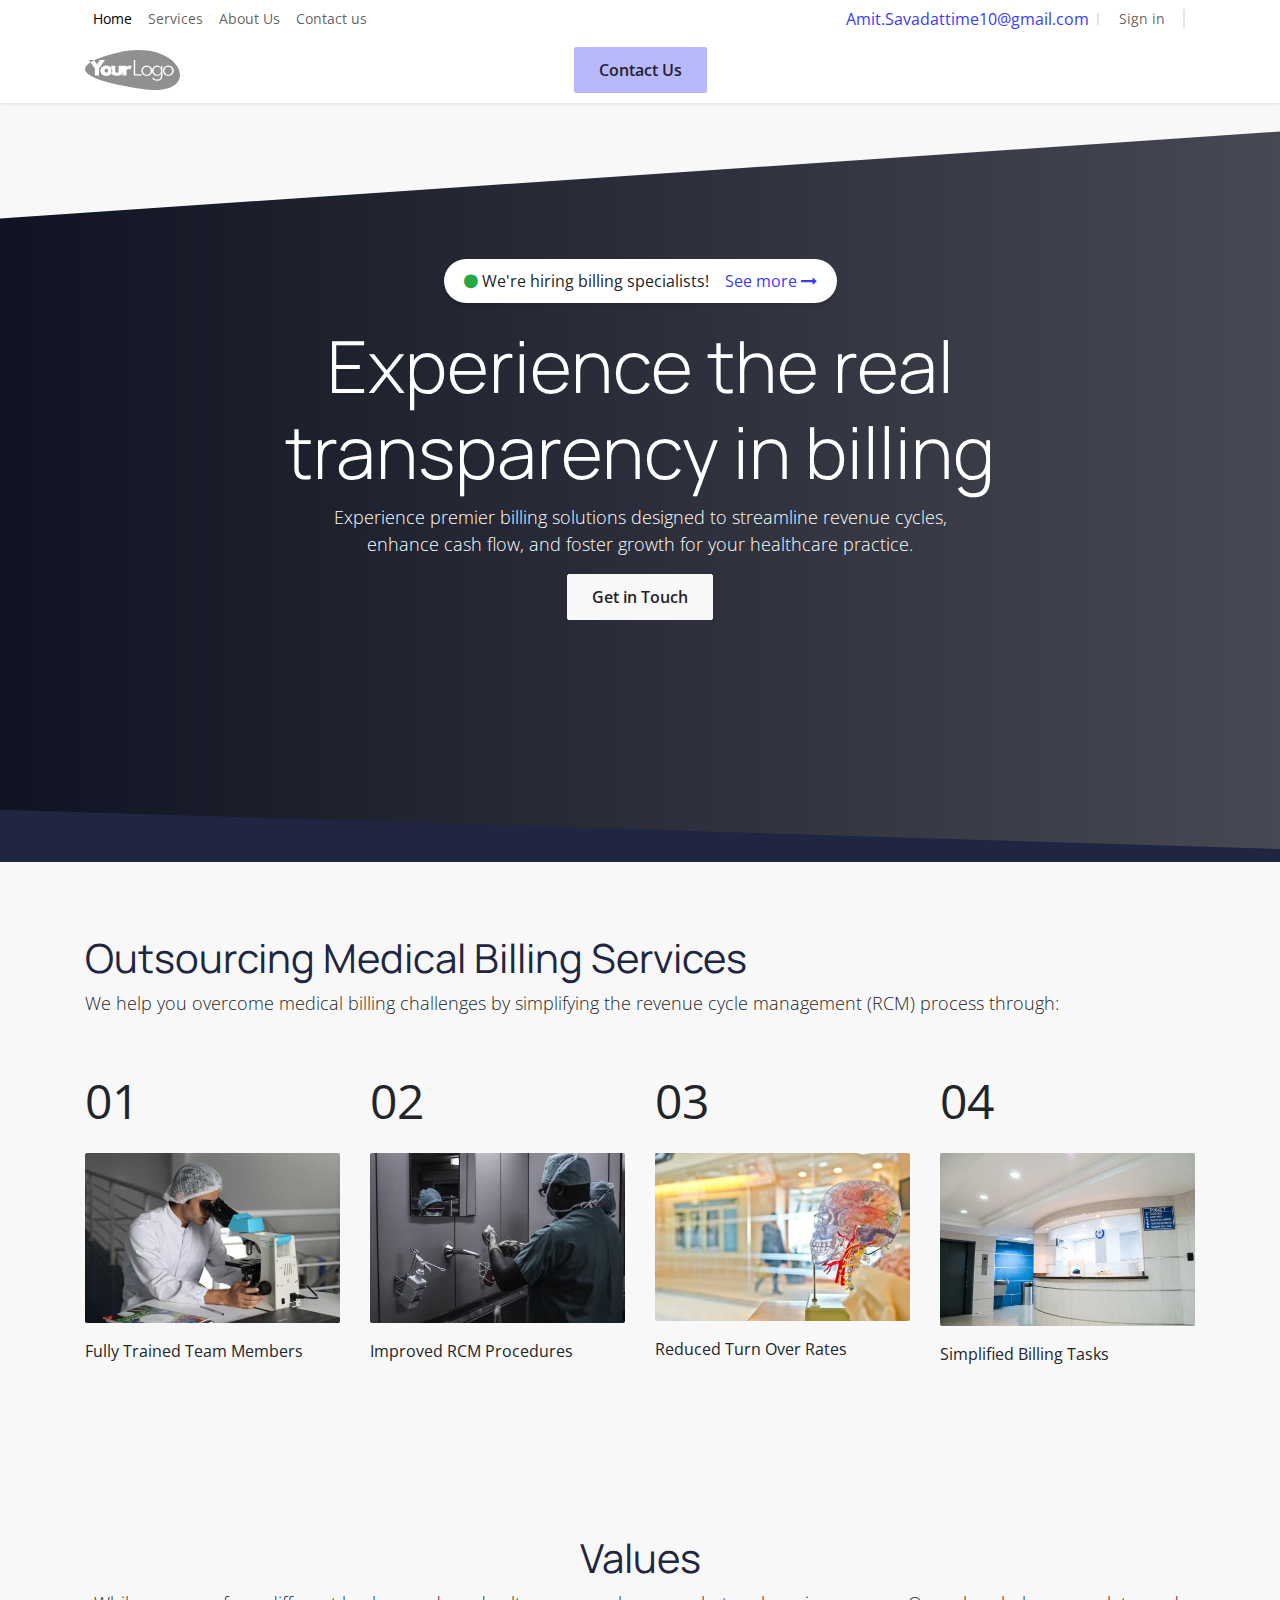
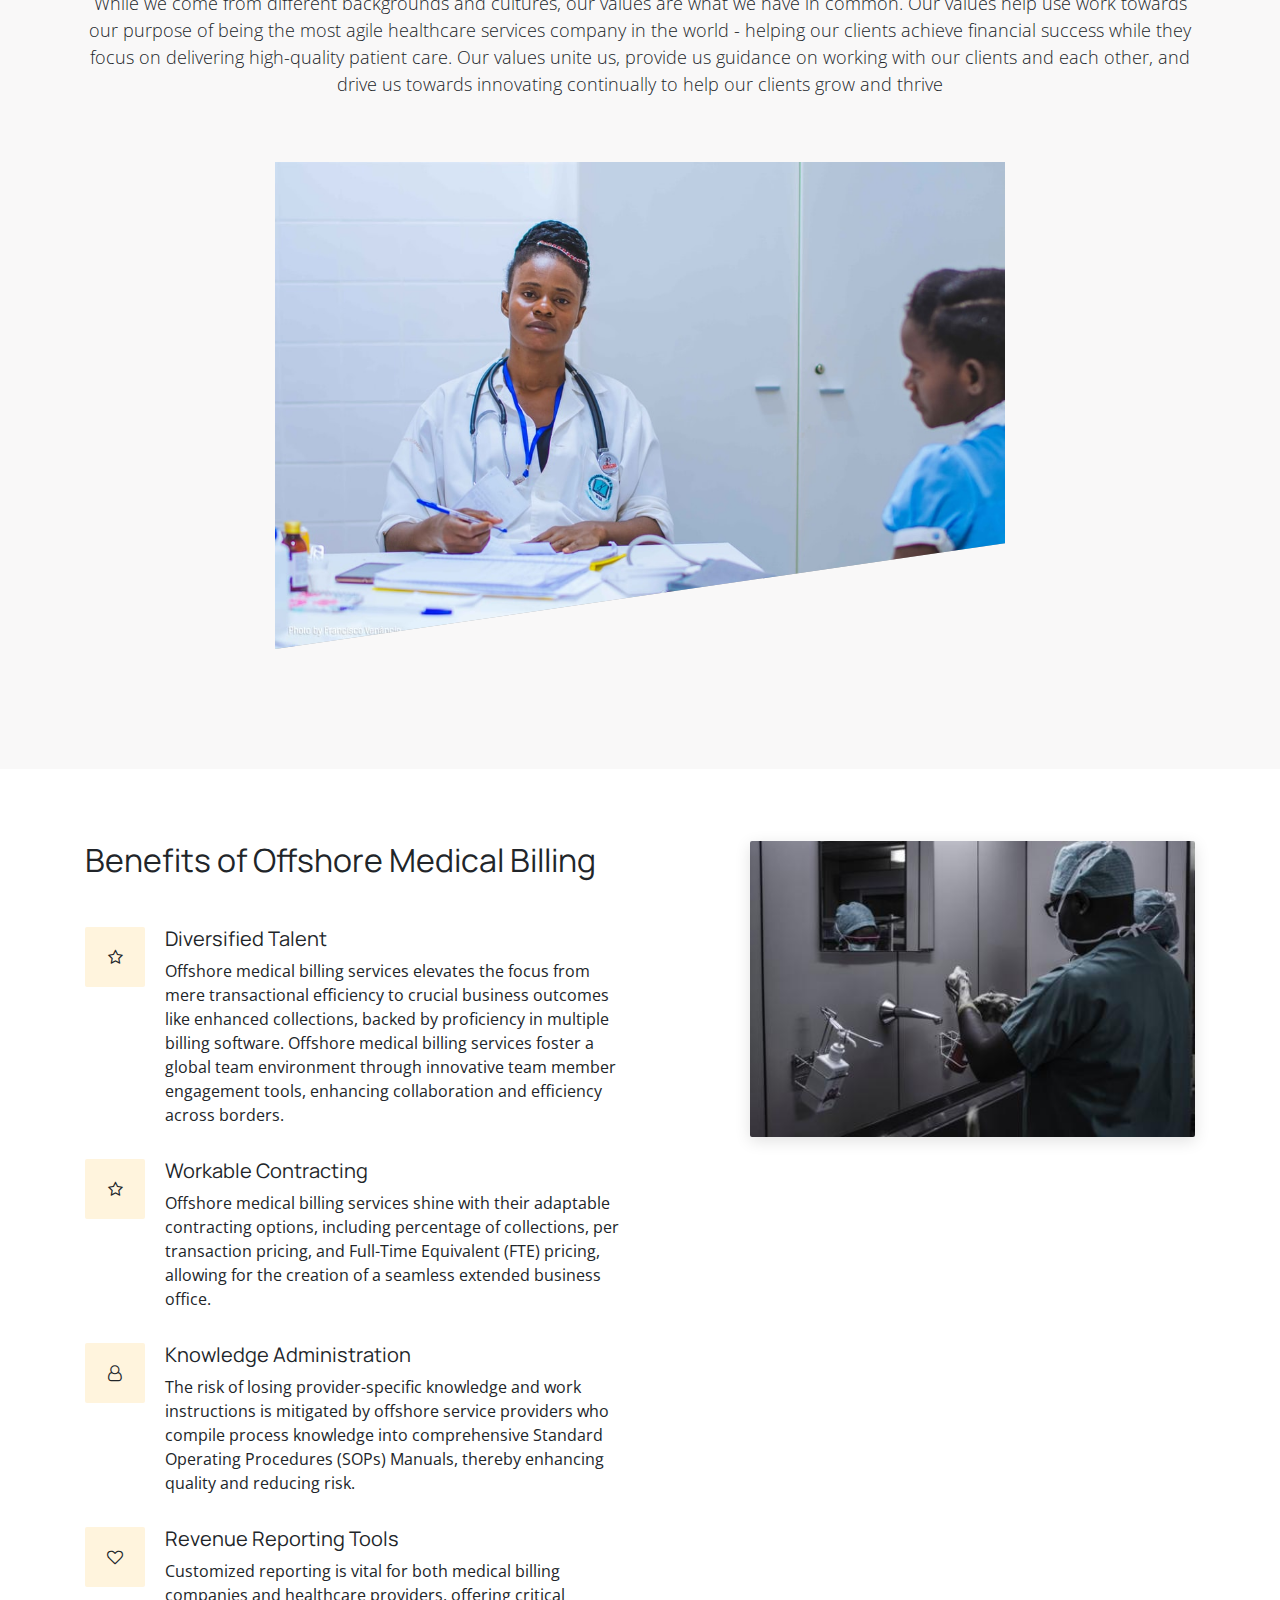
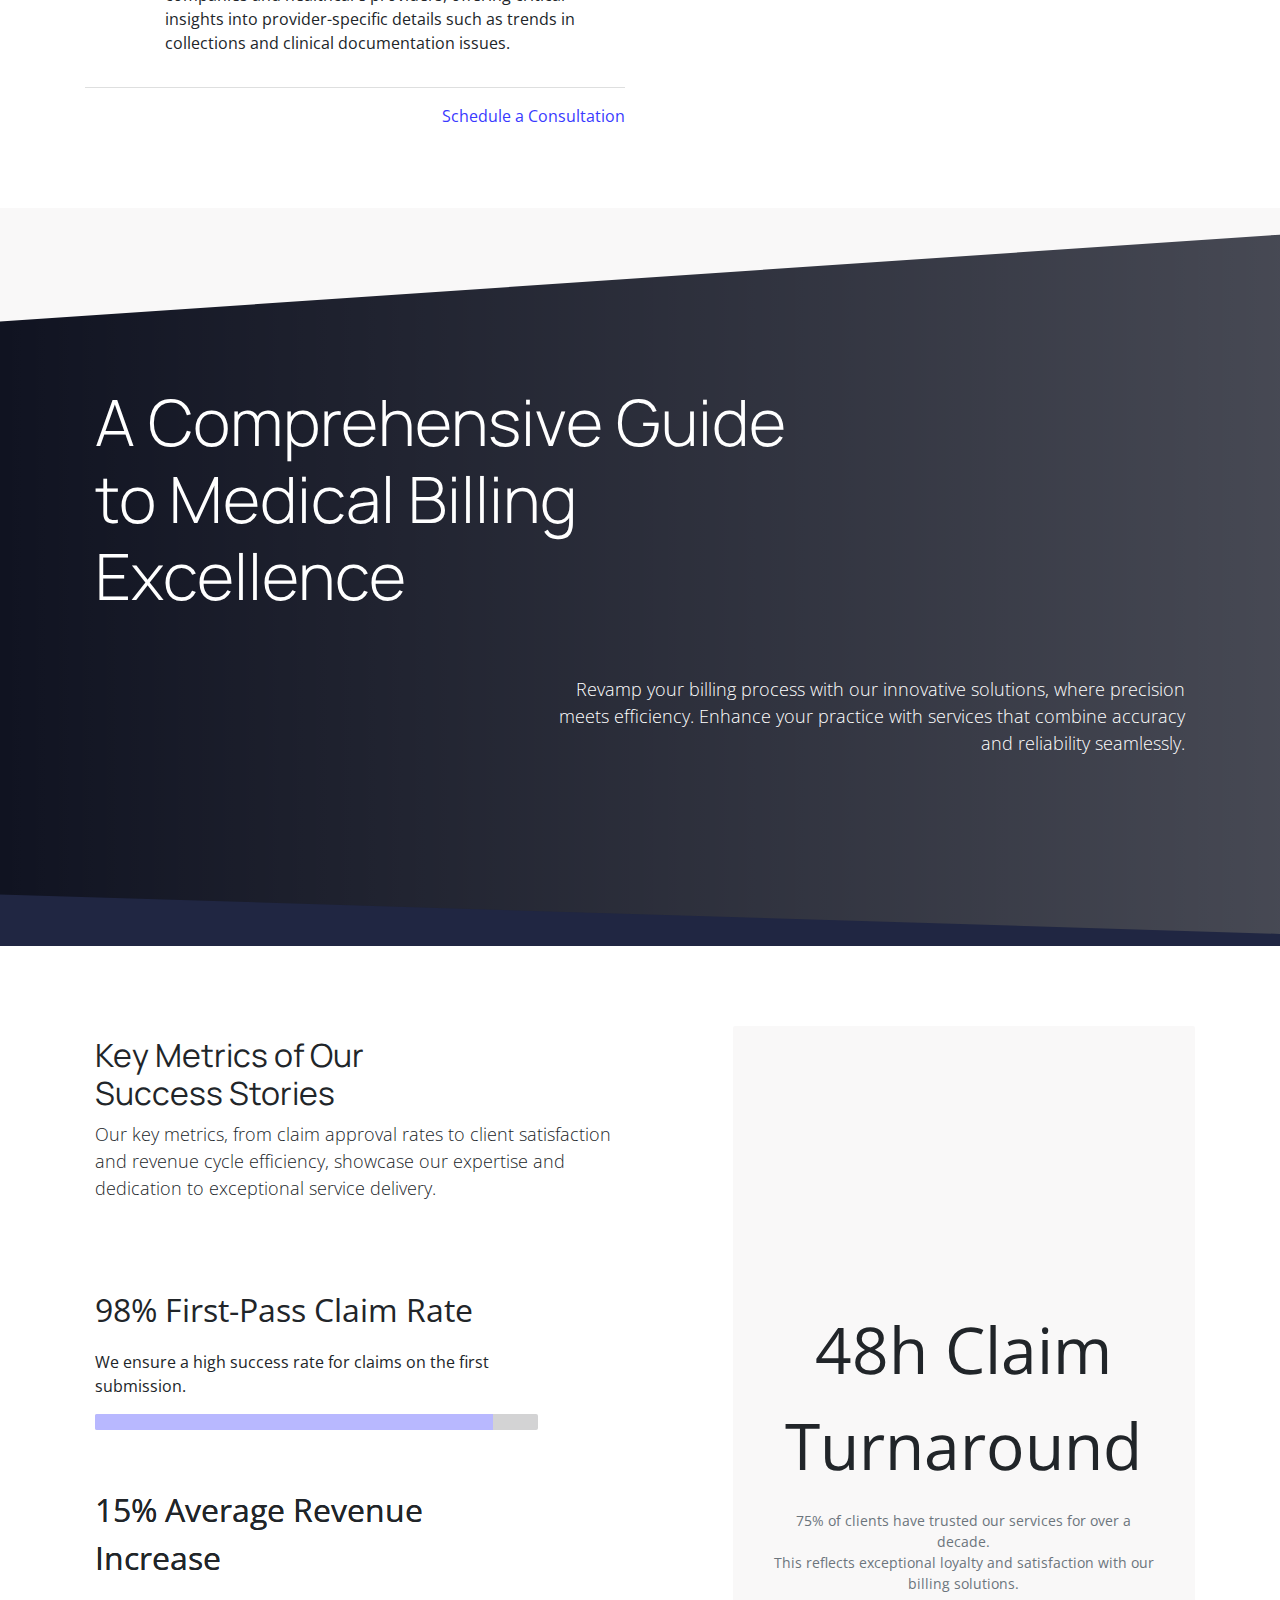
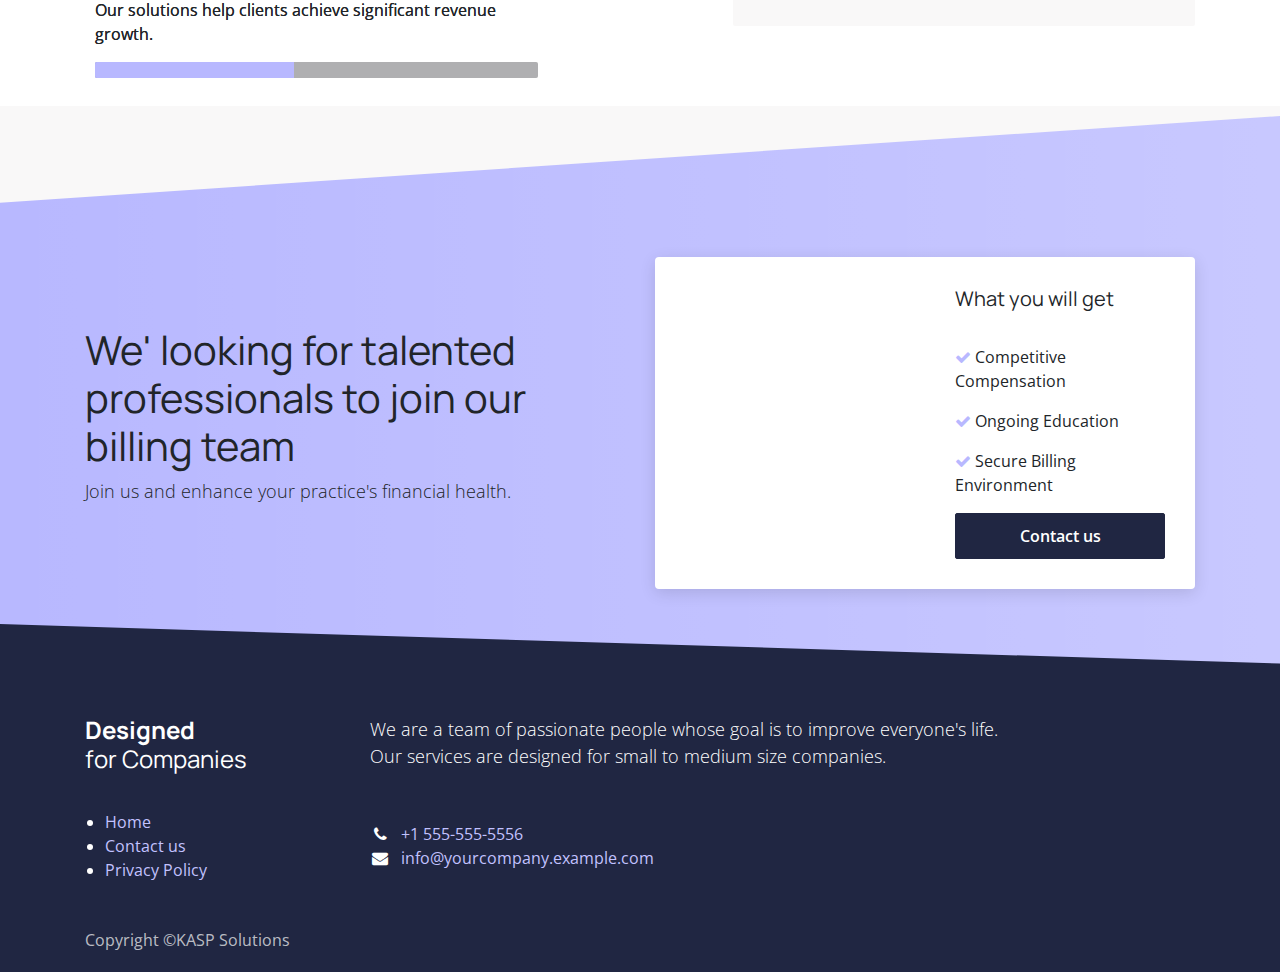
==== commit 9a7fabb0: "fourth  commit" ====
--- a/index.html
+++ b/index.html
@@ -520,11 +520,11 @@
                     flex-direction: row;
                     justify-content: space-evenly;
                   "
-                  class="pb24"
-                >
-                  <h2 style="text-align: left">Innovation</h2>
-                  <h2 style="text-align: left">Team Work</h2>
-                  <h2 style="text-align: right">Diversity</h2>
+                  class="pb24 w-100 d-sm-none"
+                >
+                  <h2 style="text-align: left" class="fs-6">Innovation</h2>
+                  <h2 style="text-align: left" class="fs-6">Team Work</h2>
+                  <h2 style="text-align: right" class="fs-6">Diversity</h2>
                 </div>
                 <div
                   style="
@@ -532,10 +532,11 @@
                     flex-direction: row;
                     justify-content: space-evenly;
                   "
-                >
-                  <h2 style="text-align: left">Integrity</h2>
-                  <h2 style="text-align: left">Accountability</h2>
-                  <h2 style="text-align: right">Excellence</h2>
+                  class="w-100 d-sm-none"
+                >
+                  <h2 style="text-align: left" class="fs-6">Integrity</h2>
+                  <h2 style="text-align: left" class="fs-6">Accountability</h2>
+                  <h2 style="text-align: right" class="fs-6">Excellence</h2>
                 </div>
               </div>
             </div>
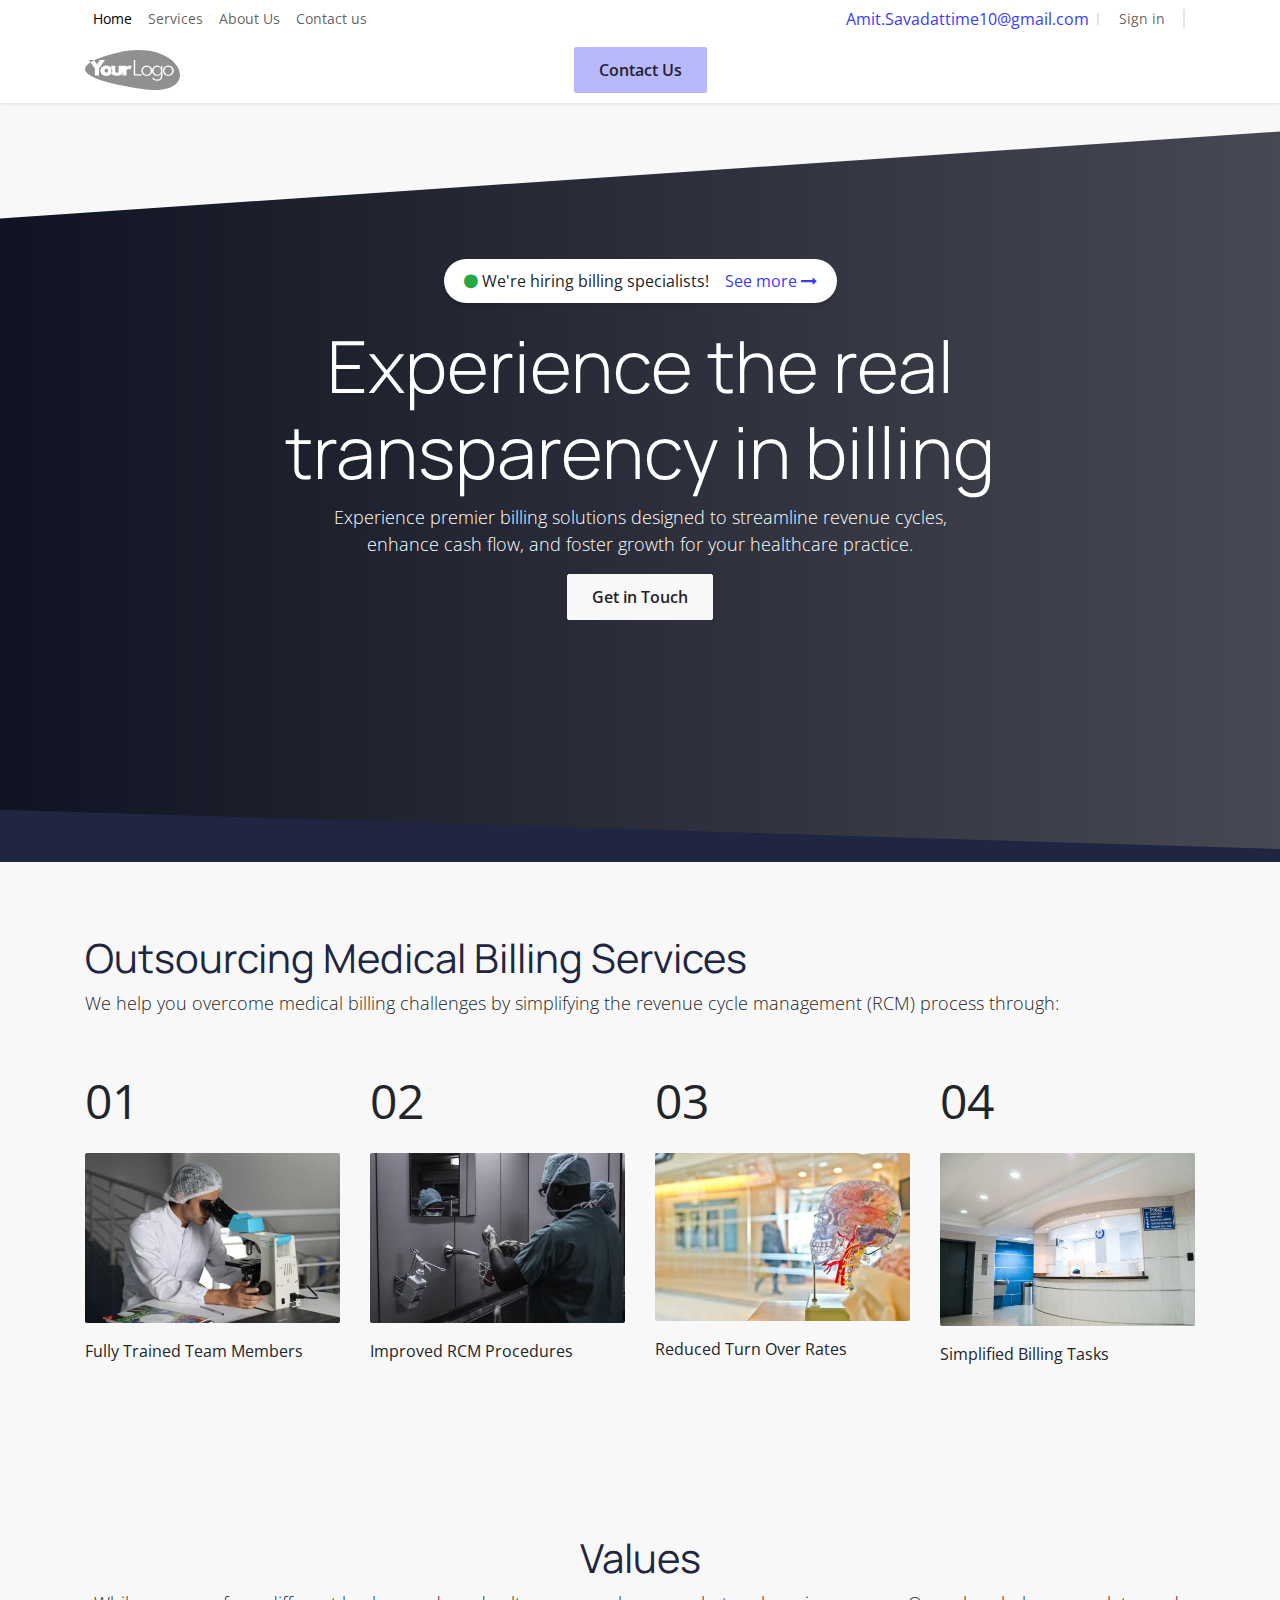
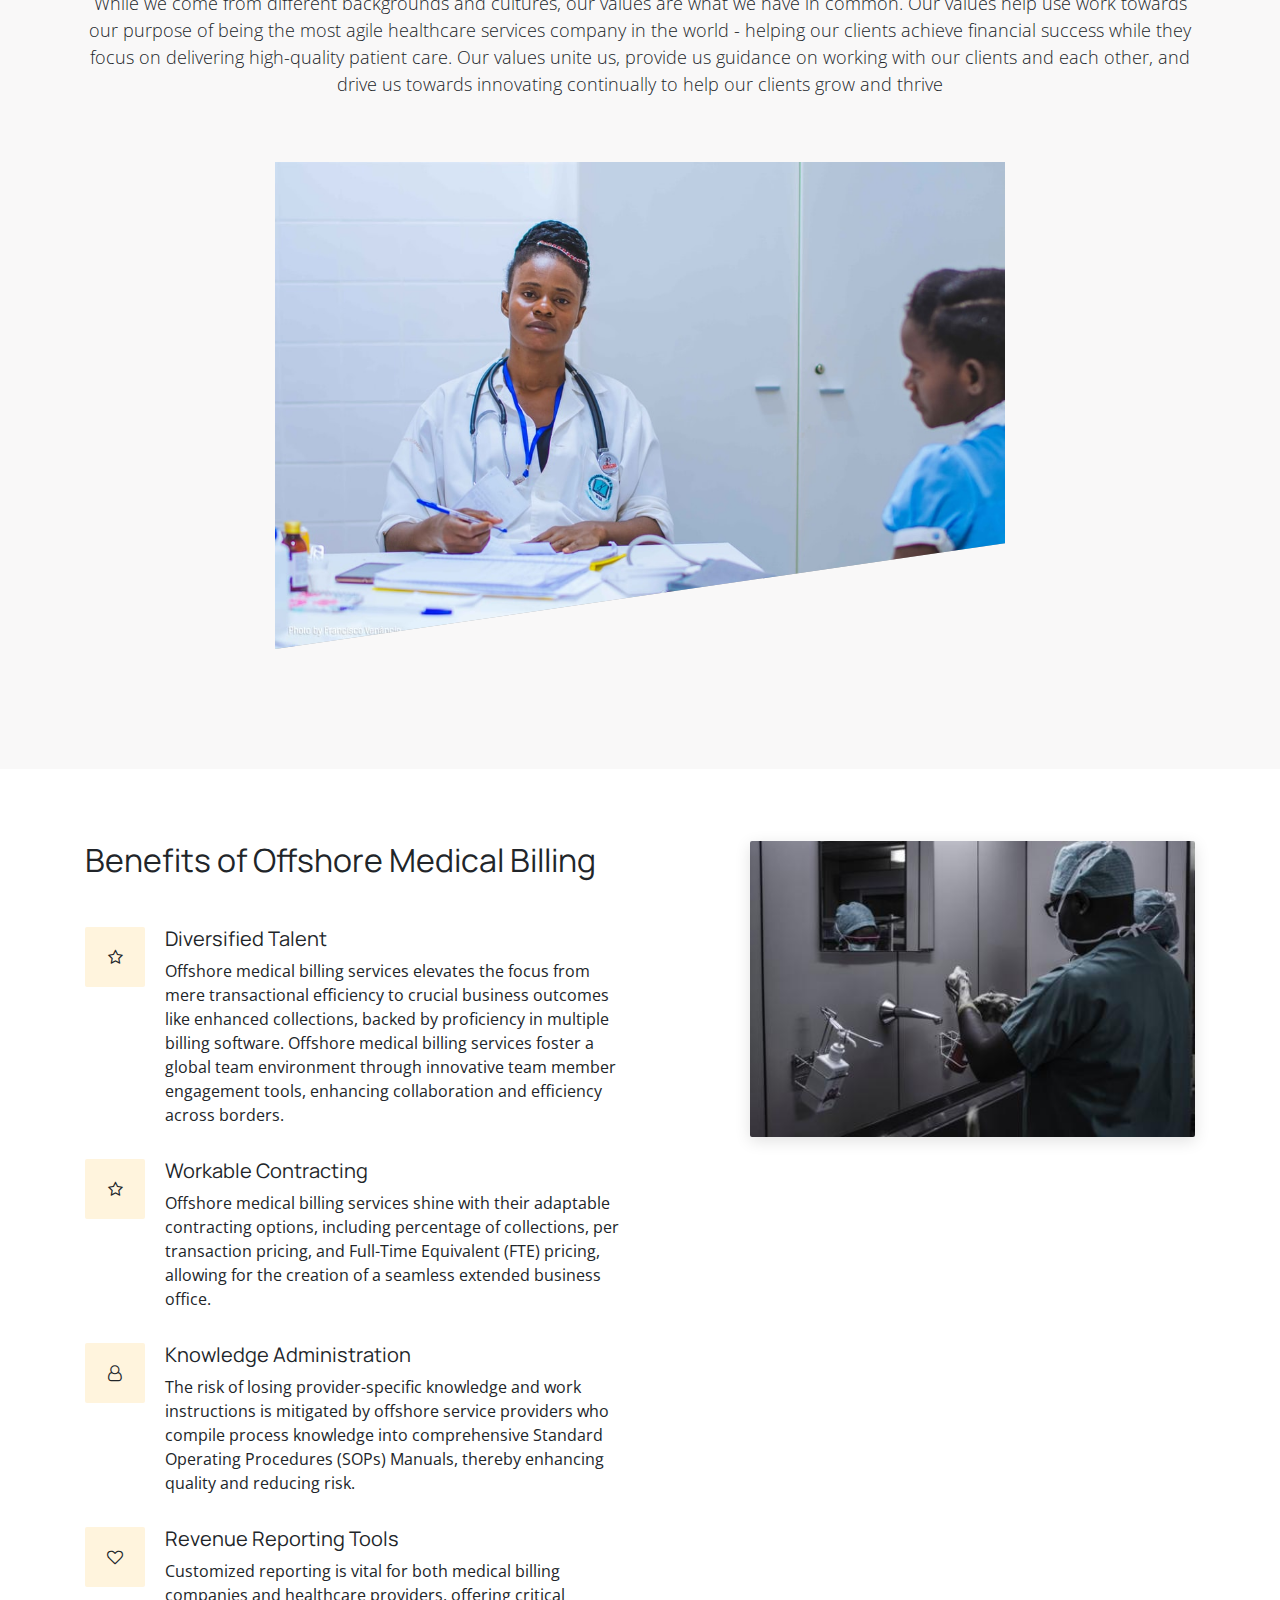
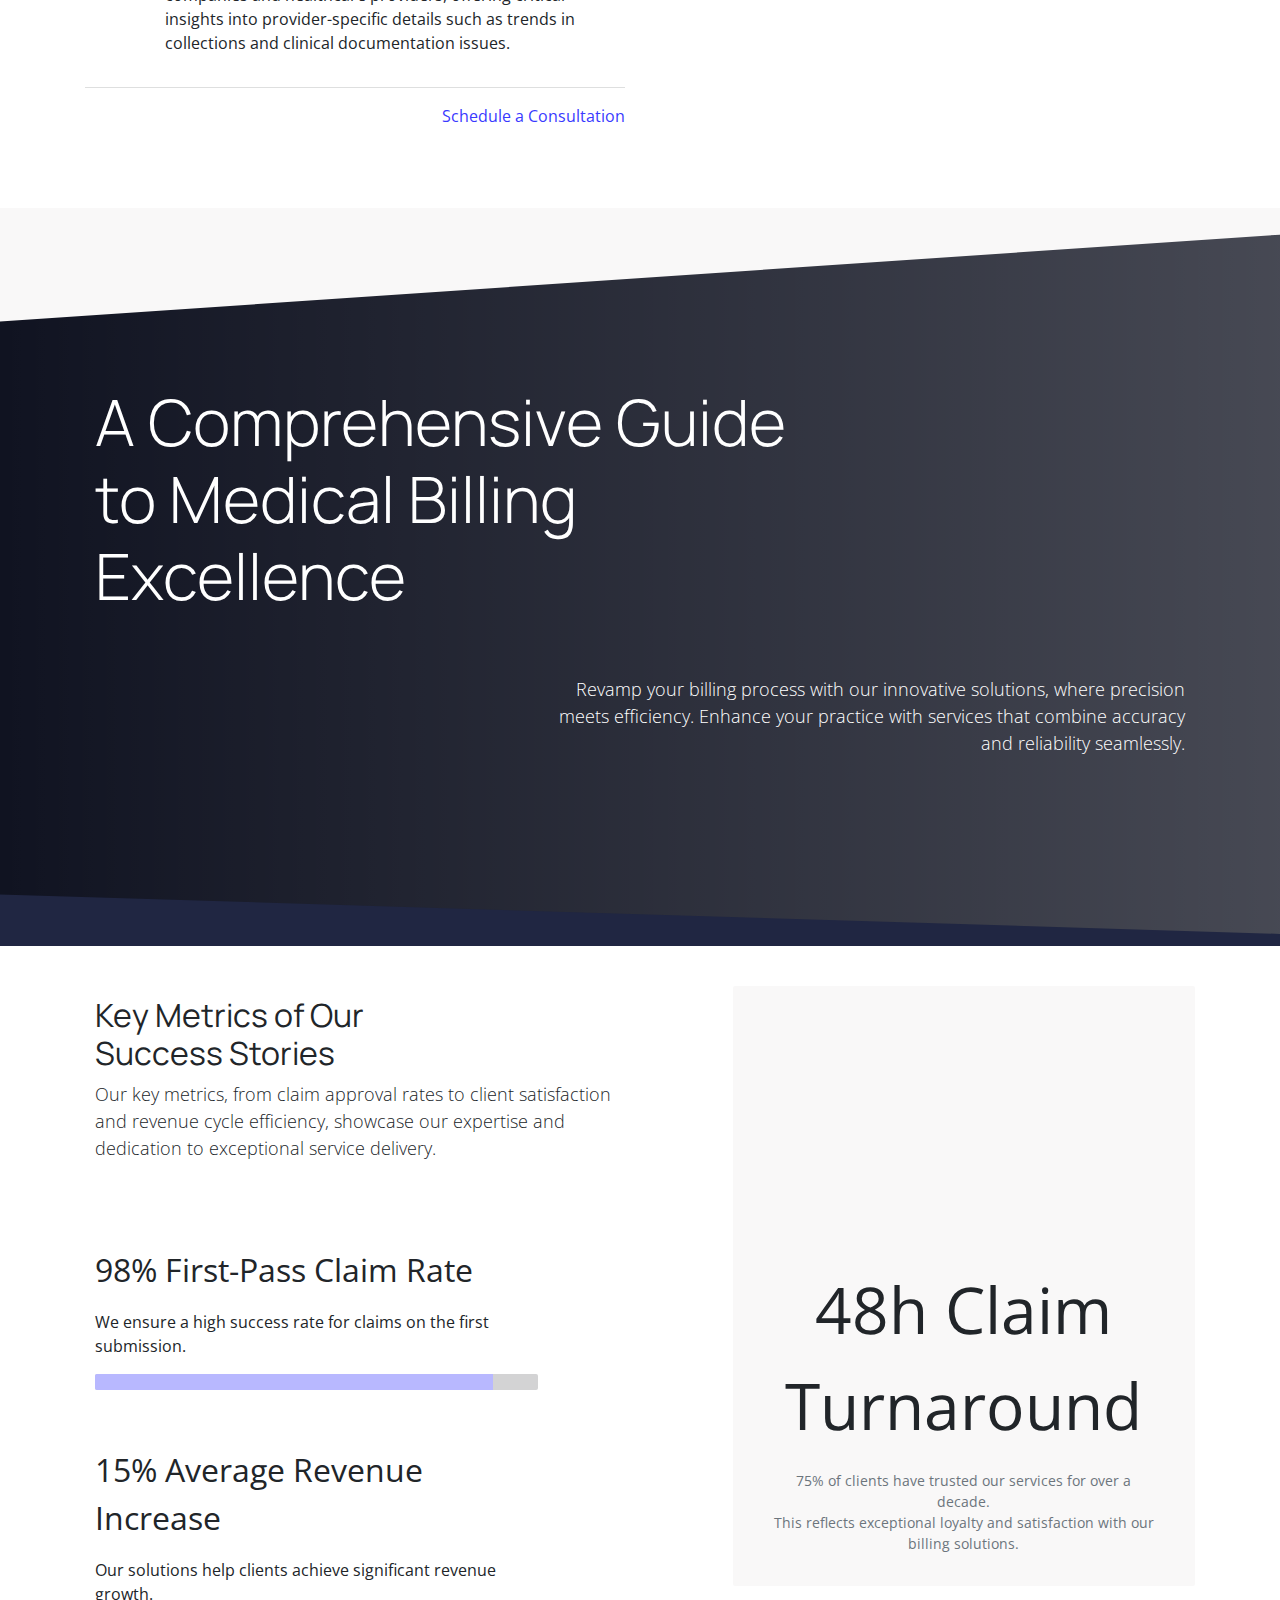
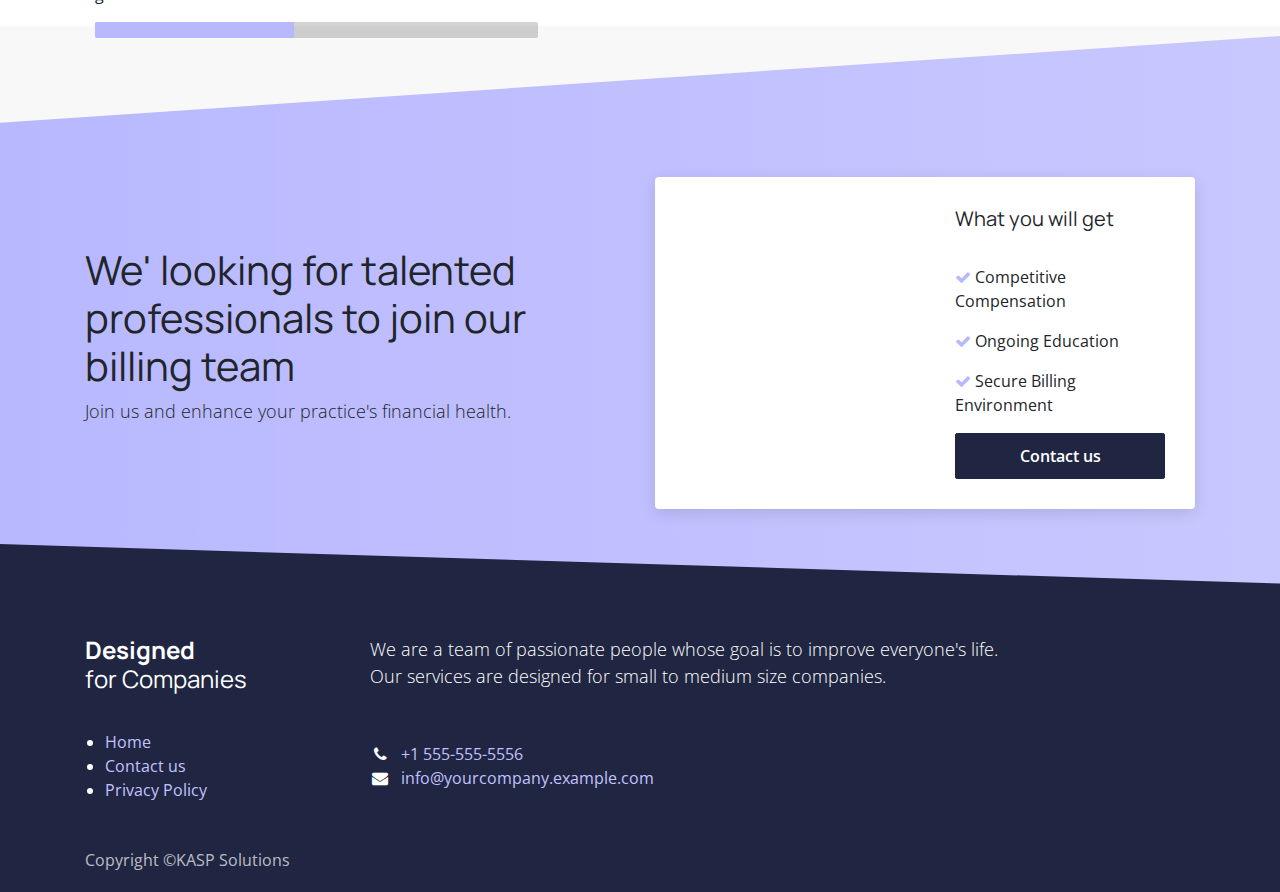
==== commit aba047e4: "fifth  commit" ====
--- a/index.html
+++ b/index.html
@@ -694,14 +694,14 @@
             </div>
           </section>
           <section
-            class="s_numbers_charts pt80 pb80"
+            class="s_numbers_charts pt40 pb40"
             data-snippet="s_numbers_charts"
             data-name="Numbers Charts"
           >
             <div class="container">
               <div class="row o_grid_mode" data-row-count="12">
                 <div
-                  class="o_grid_item g-col-lg-6 g-height-5 col-lg-6"
+                  class="o_grid_item g-col-lg-6 g-height-4 col-lg-6"
                   style="grid-area: 1 / 1 / 6 / 7; z-index: 1"
                 >
                   <h3>Key Metrics of Our<br />Success Stories</h3>
@@ -776,38 +776,7 @@
                     </div>
                   </div>
                 </div>
-                <div
-                  class="o_grid_item g-col-lg-5 g-height-3 col-lg-5"
-                  style="grid-area: 10 / 1 / 13 / 6; z-index: 2"
-                >
-                  <p class="h3-fs">15% Average Revenue Increase</p>
-                  <p>
-                    Our solutions help clients achieve significant revenue
-                    growth.
-                  </p>
-                  <div
-                    class="s_progress_bar s_progress_bar_label_hidden"
-                    data-display="inline"
-                    data-vcss="001"
-                    data-snippet="s_progress_bar"
-                  >
-                    <div class="s_progress_bar_wrapper d-flex gap-2">
-                      <div
-                        class="progress"
-                        role="progressbar"
-                        aria-label="Progress bar"
-                        aria-valuenow="25"
-                        aria-valuemin="0"
-                        aria-valuemax="100"
-                      >
-                        <div
-                          class="progress-bar overflow-visible bg-o-color-1"
-                          style="width: 45%; min-width: 3%"
-                        ></div>
-                      </div>
-                    </div>
-                  </div>
-                </div>
+
                 <div
                   class="o_grid_item o_cc o_cc2 g-col-lg-5 g-height-12 col-lg-5 rounded"
                   style="
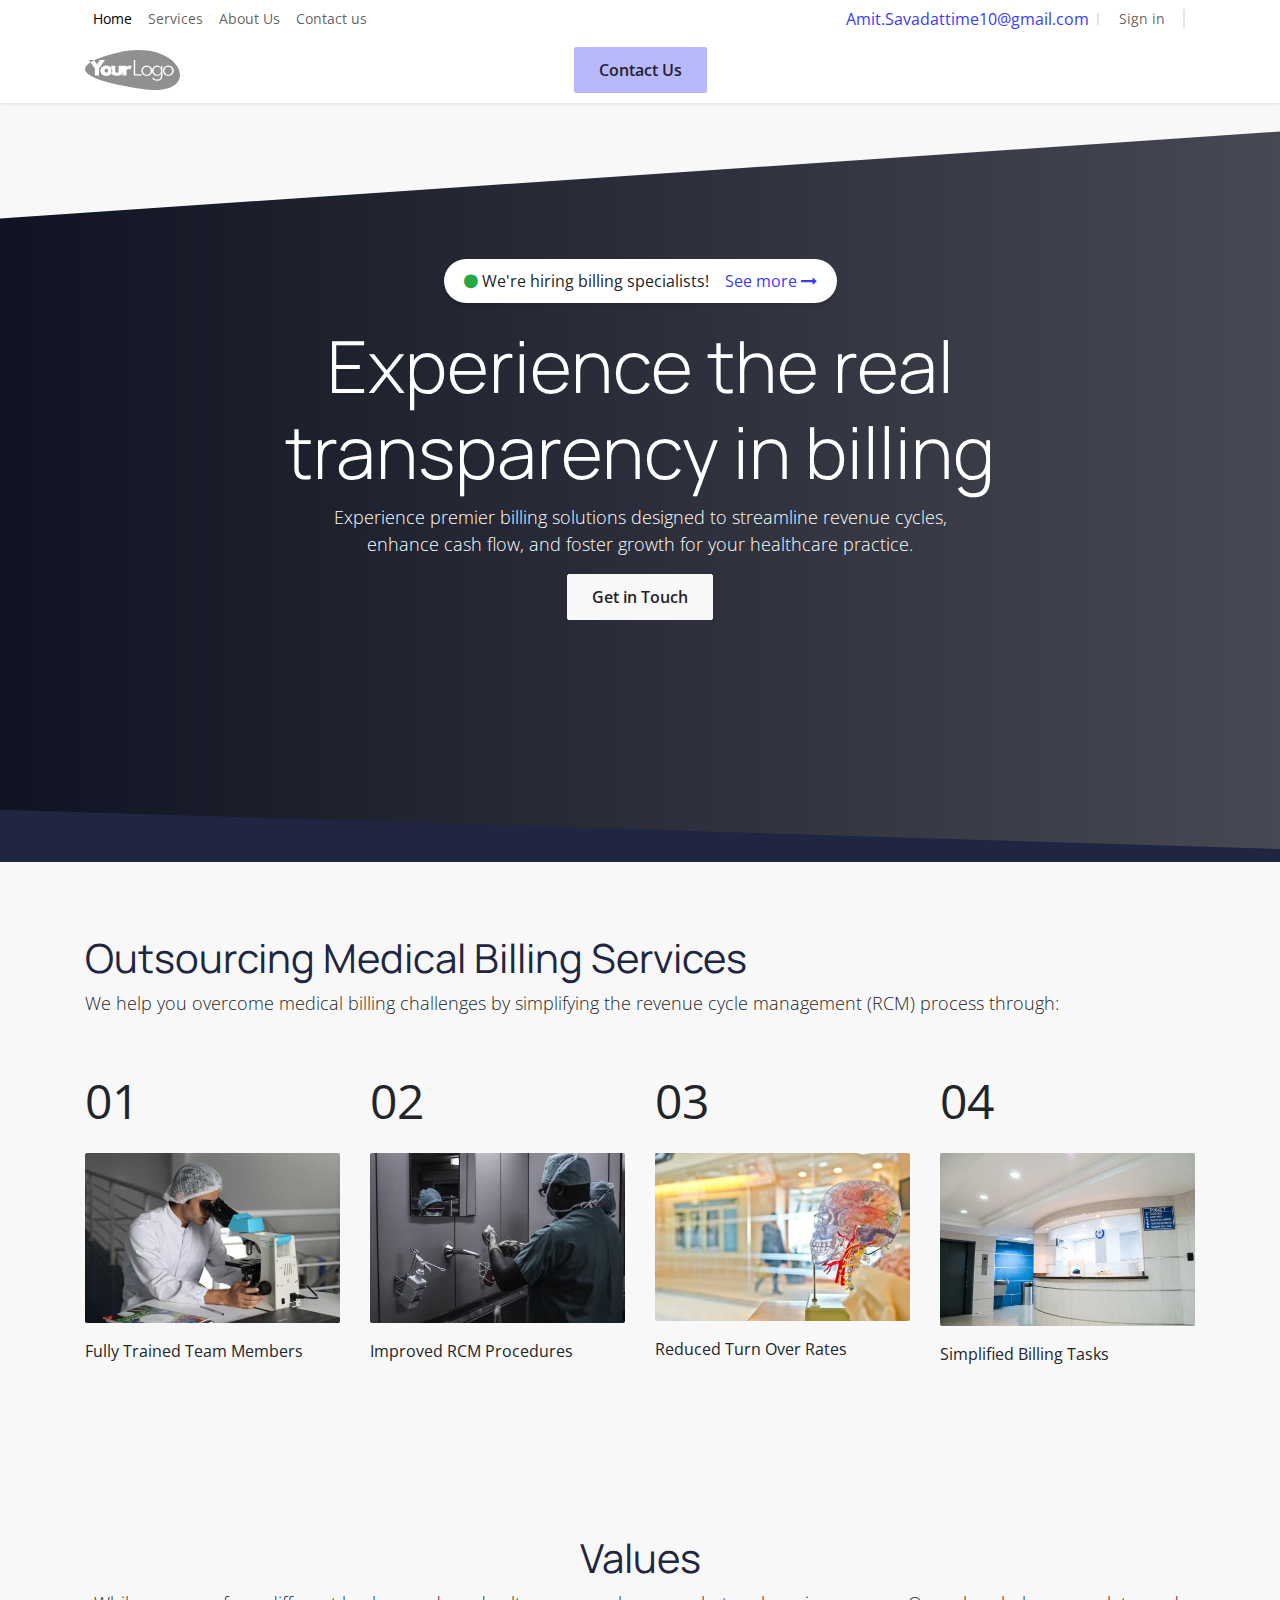
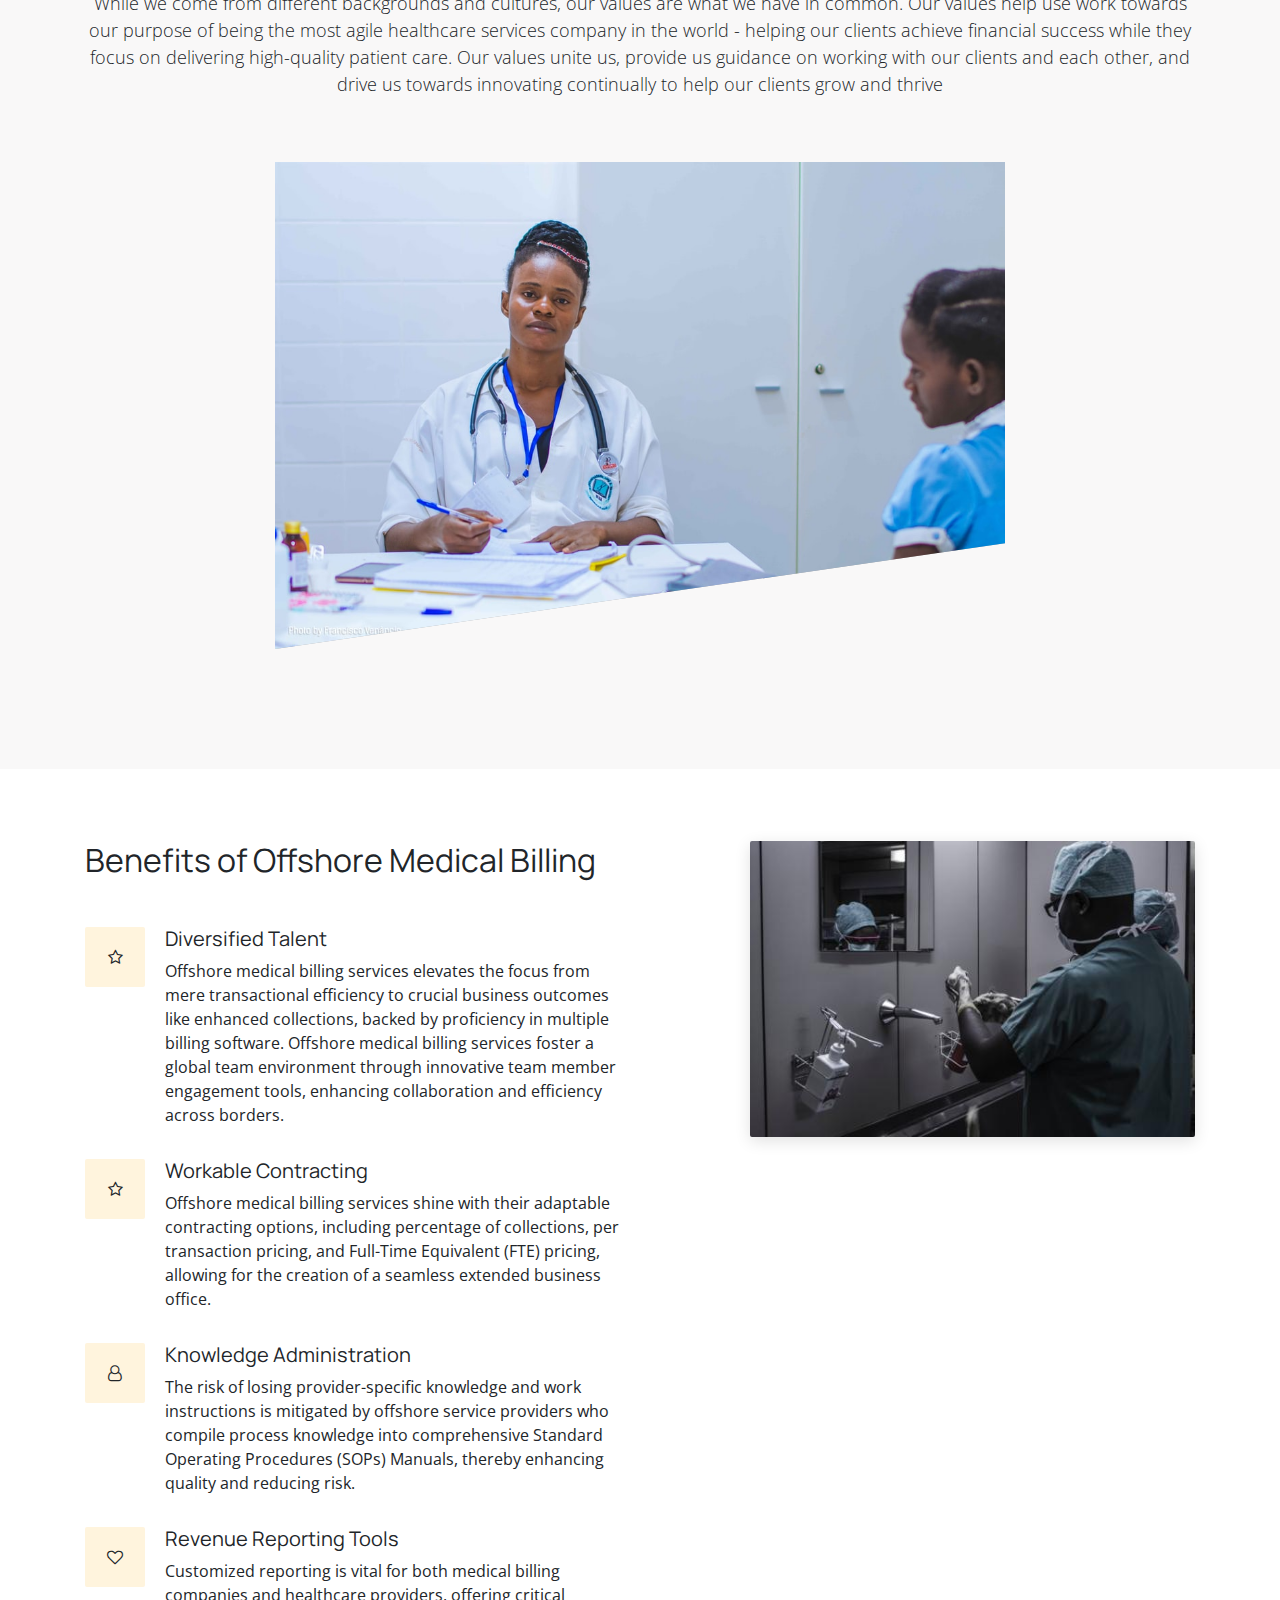
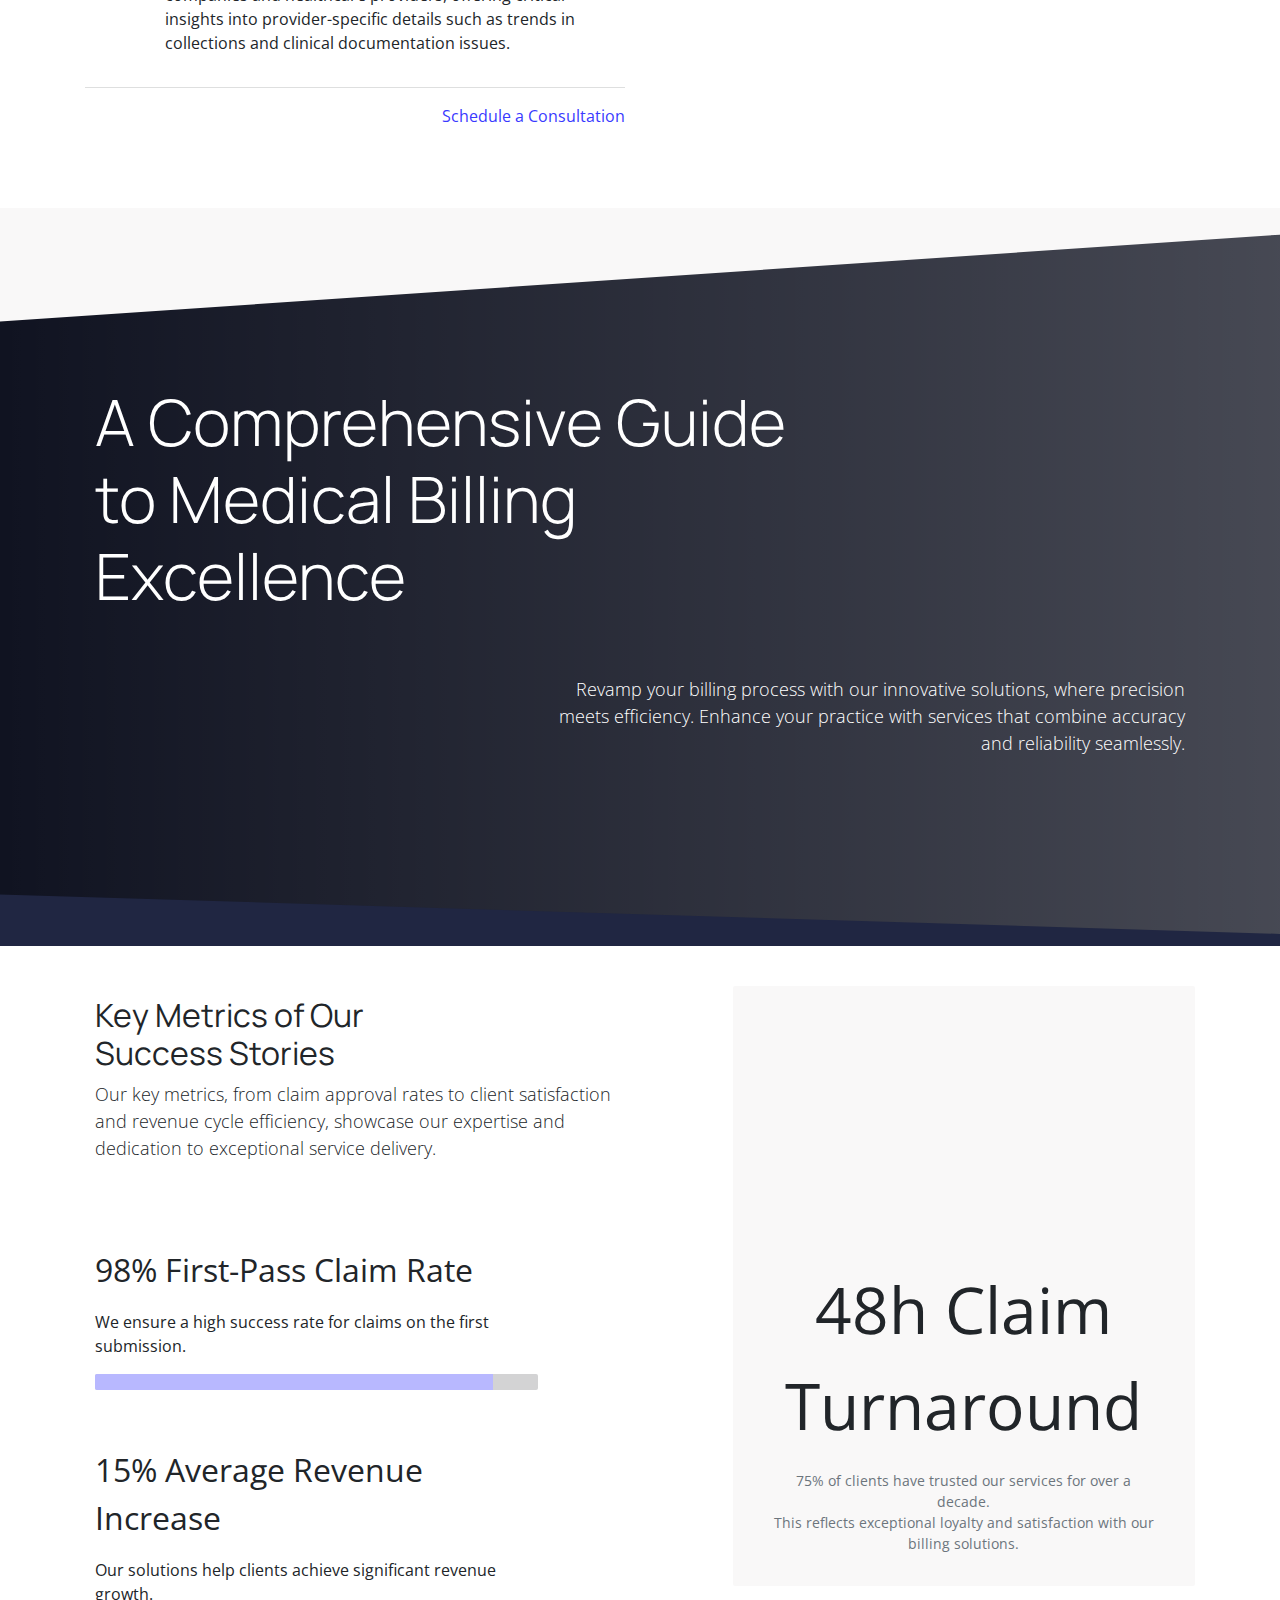
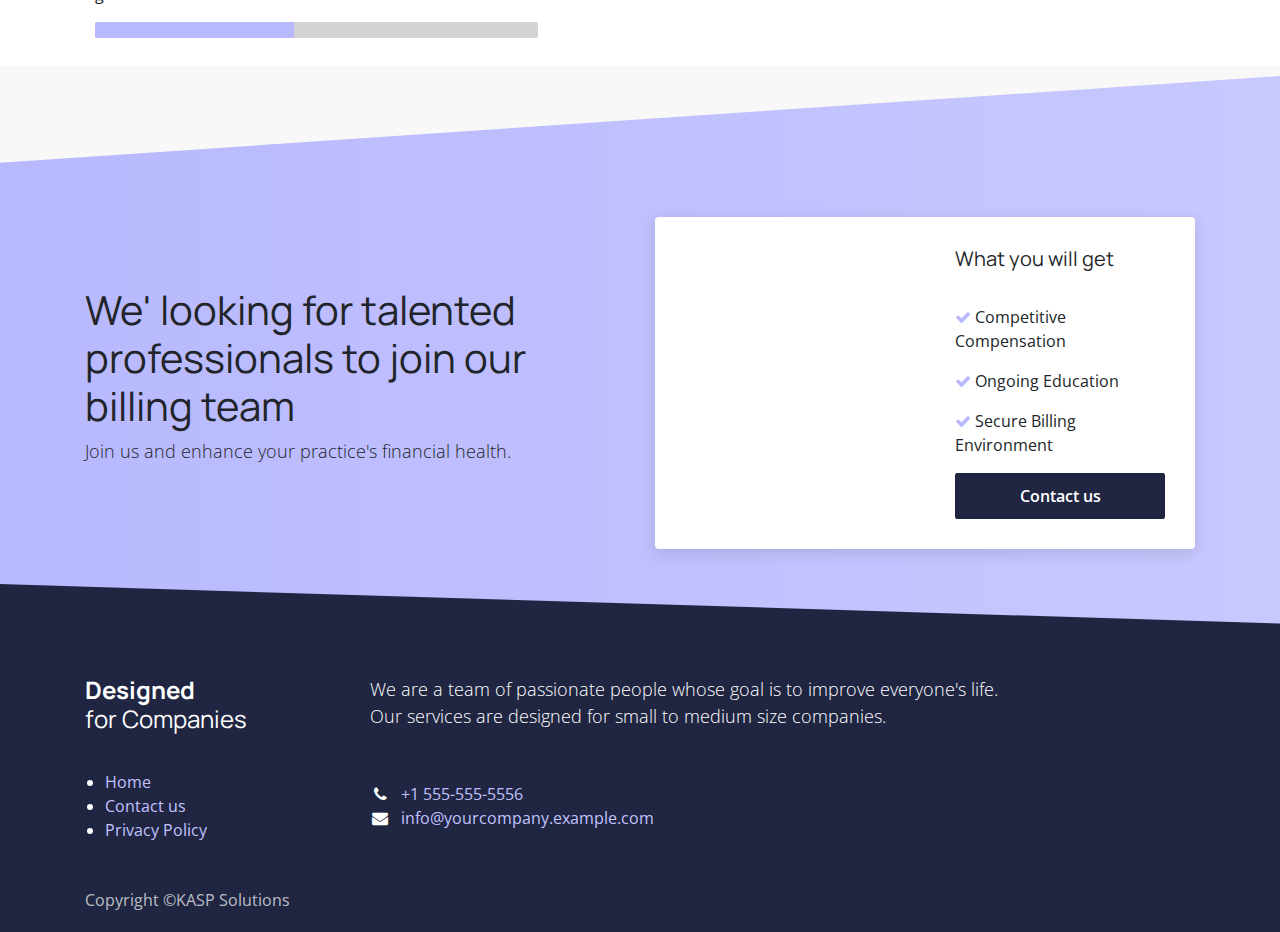
==== commit c6f6be51: "fifth.1  commit" ====
--- a/index.html
+++ b/index.html
@@ -694,7 +694,7 @@
             </div>
           </section>
           <section
-            class="s_numbers_charts pt40 pb40"
+            class="s_numbers_charts pt40 pb80"
             data-snippet="s_numbers_charts"
             data-name="Numbers Charts"
           >
